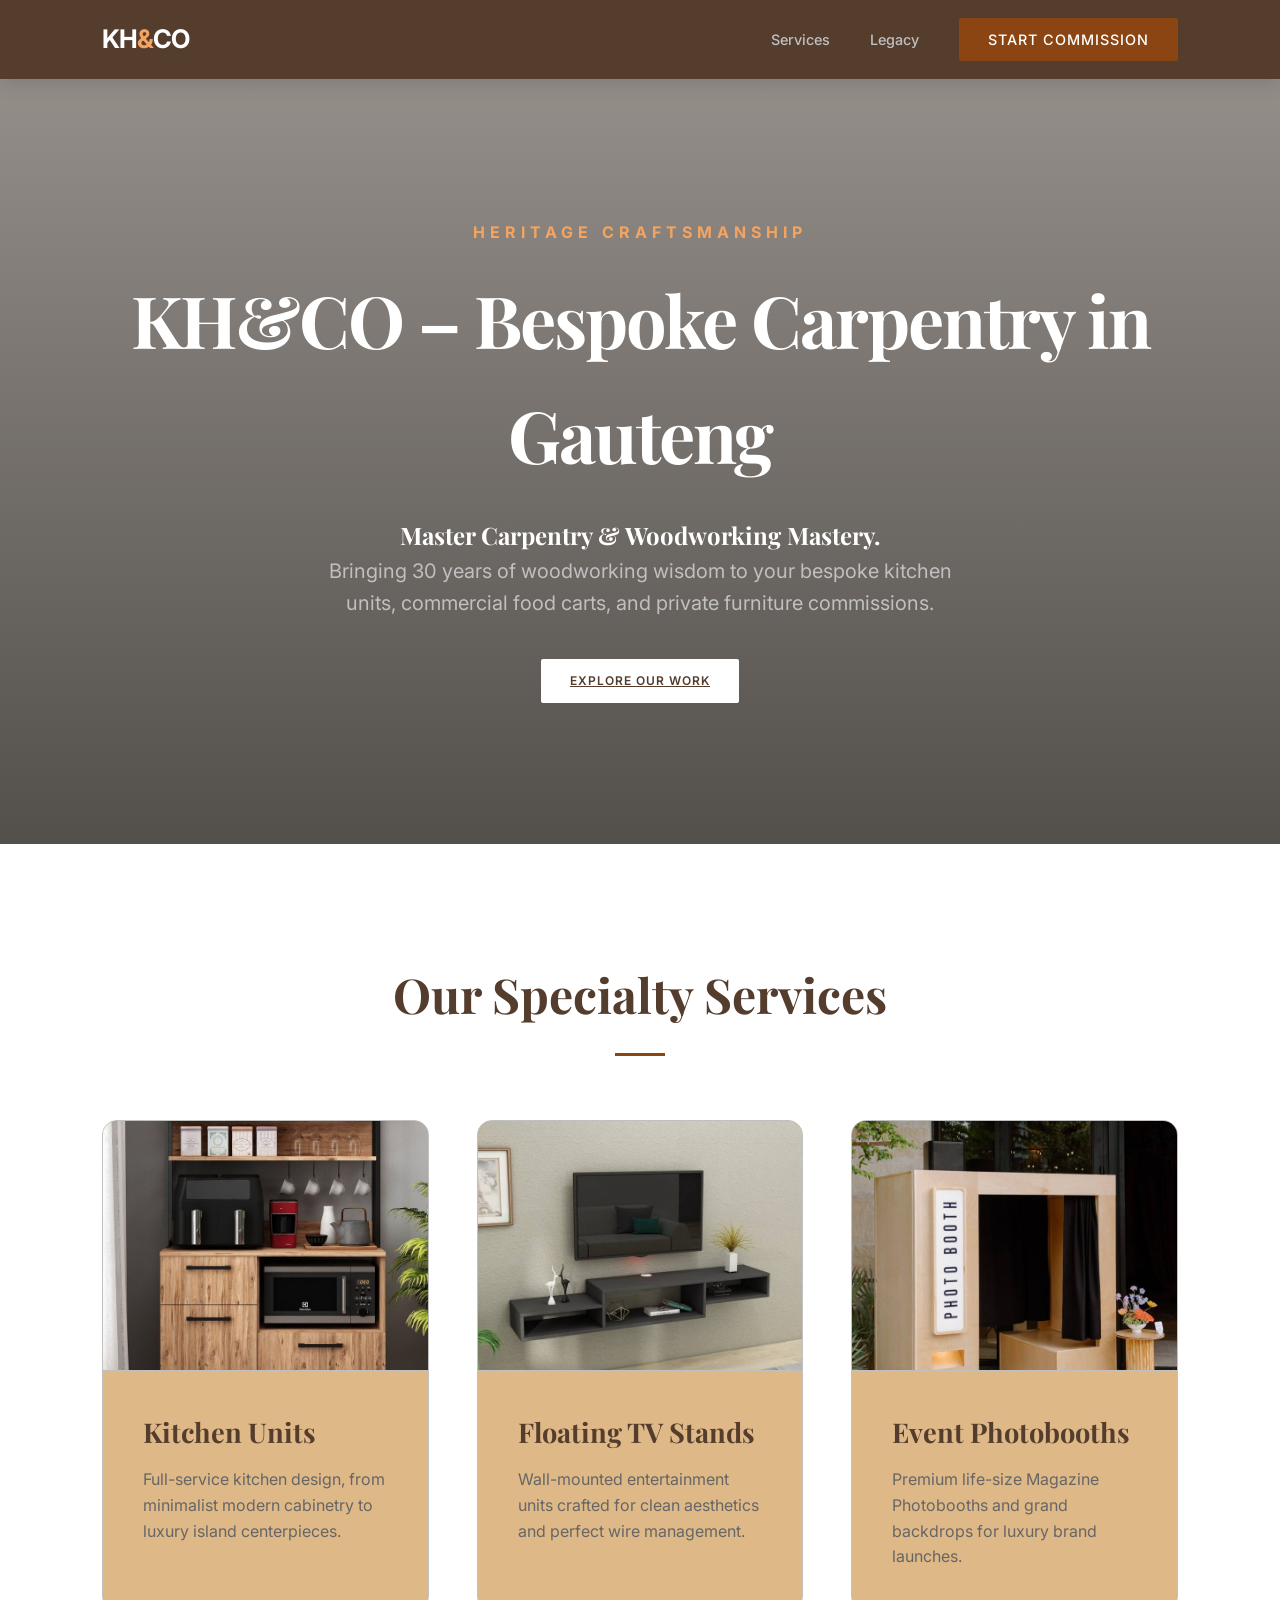
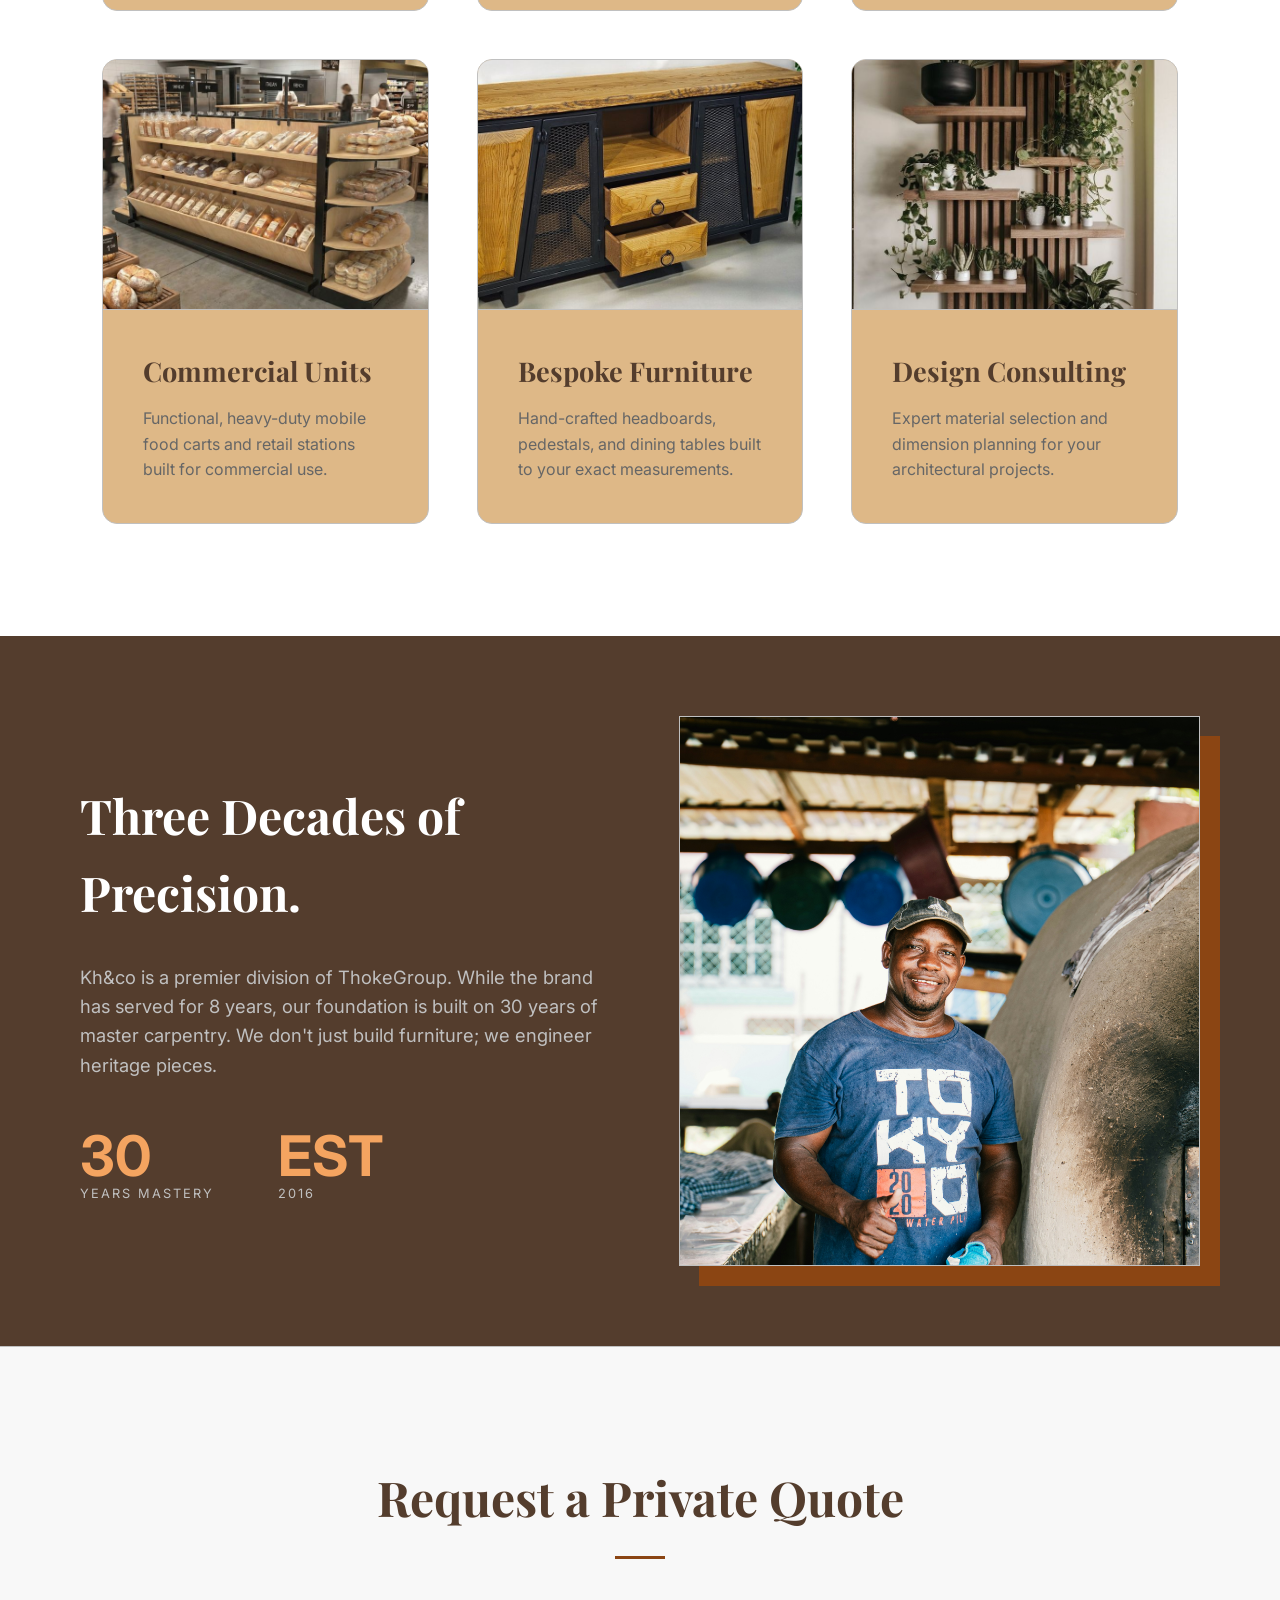
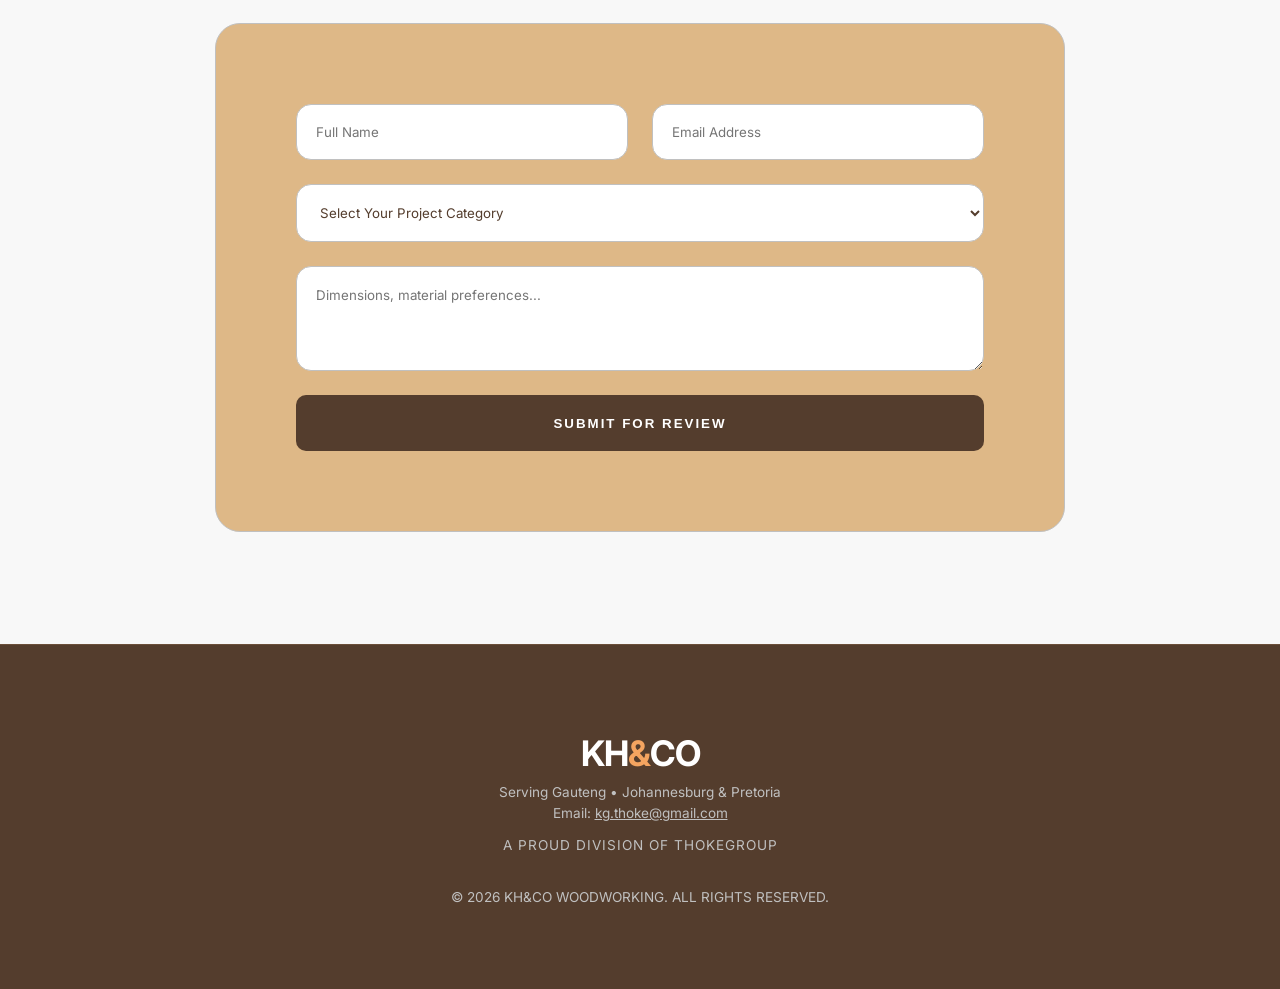
==== index.html @ 28454cf9 "improved SEO" ====
<!doctype html>
<html lang="en">
  <head>
    <meta charset="UTF-8" />
    <meta name="viewport" content="width=device-width, initial-scale=1.0" />
    <meta name="description" content="KH&CO provides 30 years of mastery in bespoke carpentry, custom kitchen units, and commercial food carts. Expert craftsmanship for unique timber commissions.">

  <meta name="keywords" content="KH&CO, KH and Co, carpentry, custom furniture, bespoke kitchens, woodworking, food carts, carpentry South Africa">
  
  <meta property="og:title" content="KH&CO | Master Carpentry">
  <meta property="og:description" content="30 Years of Mastery. Bespoke timber solutions and custom commissions.">
  <meta property="og:image" content="https://kh-co-34gc.vercel.app/assets/ali-mkumbwa-PxlKOcj0a3Q-unsplash.jpg">


    <title>Kh&co | Master Carpentry & Custom Commissions</title>
    <link
      href="https://fonts.googleapis.com/css2?family=Playfair+Display:wght@700&family=Inter:wght@300;400;600&display=swap"
      rel="stylesheet"
    />

    <style>
      /* --- BRAND PALETTE INTEGRATION --- */
      :root {
        --dark-wood: #543d2d; /* Dark Coffee */
        --white: #ffffff; /* Pure White */
        --silver: #c0c0c0; /* Industrial Silver */
        --light-oak: #f4a460; /* Sandy Brown */
        --deep-oak: #8b4513; /* Saddle Brown */
        --transition: all 0.4s cubic-bezier(0.165, 0.84, 0.44, 1);
      }

      /* --- RESET & BASE --- */
      * {
        margin: 0;
        padding: 0;
        box-sizing: border-box;
      }
      body {
        font-family: "Inter", sans-serif;
        background-color: var(--white);
        color: var(--dark-wood);
        line-height: 1.6;
      }
      h1,
      h2,
      h3 {
        font-family: "Playfair Display", serif;
      }

      /* --- NAVIGATION --- */
      nav {
        display: flex;
        justify-content: space-between;
        align-items: center;
        padding: 1.2rem 8%;
        background-color: var(--dark-wood);
        position: sticky;
        top: 0;
        z-index: 1000;
        box-shadow: 0 4px 20px rgba(0, 0, 0, 0.15);
      }
      .logo {
        font-size: 1.6rem;
        font-weight: bold;
        color: var(--white);
        letter-spacing: -1px;
      }
      .logo span {
        color: var(--light-oak);
      }
      .nav-links {
        display: flex;
        gap: 2.5rem;
        align-items: center;
      }
      .nav-links a {
        color: var(--silver);
        font-size: 0.9rem;
        font-weight: 500;
        text-decoration: none;
      }
      .nav-links a:hover {
        color: var(--white);
      }

      .btn-cta {
        background-color: var(--deep-oak);
        color: var(--white) !important;
        padding: 0.8rem 1.8rem;
        border-radius: 2px;
        font-weight: 600;
        font-size: 0.75rem;
        text-transform: uppercase;
        letter-spacing: 1px;
        border: none;
        cursor: pointer;
        transition: var(--transition);
      }
      .btn-cta:hover {
        background-color: var(--light-oak);
        transform: translateY(-2px);
        color: var(--dark-wood) !important;
      }

      /* --- HERO SECTION --- */
      .hero {
        height: 85vh;
        display: flex;
        flex-direction: column;
        justify-content: center;
        align-items: center;
        text-align: center;
        background:
          linear-gradient(rgba(60, 50, 40, 0.55), rgba(40, 35, 30, 0.8)),
          url("assets/ali-mkumbwa-PxlKOcj0a3Q-unsplash.jpg");
        background-size: cover;
        background-position: center;
        color: var(--white);
        padding: 0 5%;
      }
      .hero p.tagline {
        color: var(--light-oak);
        text-transform: uppercase;
        font-weight: 700;
        letter-spacing: 5px;
        margin-bottom: 1rem;
      }
      .hero h1 {
        font-size: 4.5rem;
        margin-bottom: 1.5rem;
        letter-spacing: -2px;
      }
      .hero p.desc {
        max-width: 650px;
        font-size: 1.25rem;
        color: var(--silver);
        margin-bottom: 2.5rem;
      }

      /* --- SERVICES GRID --- */
      .section-padding {
        padding: 7rem 8%;
      }
      .section-title {
        text-align: center;
        font-size: 3rem;
        margin-bottom: 4rem;
        position: relative;
      }
      .section-title::after {
        content: "";
        display: block;
        width: 50px;
        height: 3px;
        background: var(--deep-oak);
        margin: 20px auto;
      }

      .grid {
        display: grid;
        grid-template-columns: repeat(auto-fit, minmax(320px, 1fr));
        gap: 3rem;
      }
      .card {
        background-color: #deb887;
        border: 1px solid var(--silver);
        overflow: hidden;
        transition: var(--transition);
        border-radius: 15px;
      }
      .card:hover {
        transform: translateY(-12px);
        box-shadow: 0 20px 40px rgba(84, 61, 45, 0.1);
        border-color: var(--light-oak);
      }
      .card-image-render {
        width: 100%;
        height: 250px;
        object-fit: cover;
        display: block;
        border-bottom: 1px solid var(--silver);
      }

      .card-img {
        width: 100%;
        height: 250px;
        background-color: var(--silver);
        display: flex;
        align-items: center;
        justify-content: center;
        color: var(--dark-wood);
        font-weight: 600;
      }

      .card-content {
        padding: 2.5rem;
      }
      .card-content h3 {
        color: var(--dark-wood);
        margin-bottom: 0.8rem;
        font-size: 1.7rem;
      }
      .card-content p {
        color: #666;
        font-size: 1rem;
      }

      /* --- ABOUT SECTION (The Heritage Touch) --- */
      .about {
        background-color: var(--dark-wood);
        color: var(--white);
        display: flex;
        flex-wrap: wrap;
        align-items: center;
        gap: 5rem;
        margin: 0;
        padding: 5rem;
      }
      .about h2 {
        color: var(--white);
        font-size: 3rem;
        margin-bottom: 2rem;
      }
      .about-text {
        flex: 1;
        min-width: 320px;
      }
      .about-img {
        flex: 1;
        min-width: 320px;
        height: 550px;
        background: url("assets/allan-lainez-2d0qB6Gz6ko-unsplash.jpg");
        background-size: cover;
        border: 1px solid var(--silver);
        box-shadow: 20px 20px 0px var(--deep-oak);
      }
      .stats {
        display: flex;
        gap: 4rem;
        margin-top: 3rem;
      }
      .stat-item h4 {
        font-size: 3.5rem;
        color: var(--light-oak);
        line-height: 1;
      }
      .stat-item p {
        font-size: 0.8rem;
        text-transform: uppercase;
        color: var(--silver);
        letter-spacing: 2px;
      }

      /* --- CONTACT SECTION --- */
      .contact-section {
        background-color: #f8f8f8;
        border-top: 1px solid var(--silver);
      }
      .contact-container {
        max-width: 850px;
        margin: 0 auto;
        background: #deb887;
        padding: 5rem;
        border: 1px solid var(--silver);
        border-radius: 25px;
      }
      form {
        display: grid;
        grid-template-columns: 1fr 1fr;
        gap: 1.5rem;
      }
      .full-width {
        grid-column: span 2;
      }

      input,
      select,
      textarea {
        padding: 1.2rem;
        background: var(--white);
        border: 1px solid var(--silver);
        color: var(--dark-wood);
        font-family: inherit;
        border-radius: 15px;
      }
      input:focus,
      select:focus,
      textarea:focus {
        outline: none;
        border-color: var(--deep-oak);
      }

      button.submit {
        grid-column: span 2;
        background: var(--dark-wood);
        color: var(--white);
        border: none;
        padding: 1.3rem;
        cursor: pointer;
        font-weight: 700;
        text-transform: uppercase;
        letter-spacing: 2px;
        transition: var(--transition);
        border-radius: 10px;
      }
      button.submit:hover {
        background: var(--deep-oak);
      }

      footer {
        background-color: var(--dark-wood);
        text-align: center;
        padding: 5rem 2rem;
        color: var(--silver);
        font-size: 0.85rem;
        border-top: 1px solid #6b4f3a;
      }

      a{
        color: var(--silver);
      }

      /* --- CLEANED RESPONSIVE DESIGN --- */
      @media (max-width: 768px) {
        /* Navigation */
        .nav-links {
          display: none;
        }

        /* Hero Section */
        .hero h1 {
          font-size: 2.5rem;
        }

        /* About Section */
        .about {
          margin: 0;
          padding: 3rem 1.5rem;
        }
        .about-img {
          height: 350px;
          box-shadow: 10px 10px 0px var(--deep-oak);
        }

        /* Contact Form Container */
        .contact-container {
          padding: 2rem;
          width: 95%;
          margin: 0 auto;
        }

        /* Form Layout */
        form {
          grid-template-columns: 1fr !important;
          gap: 1rem;
        }

        /* Force all inputs to behave on small screens */
        .full-width,
        input,
        select,
        textarea,
        button.submit {
          grid-column: span 1 !important;
          width: 100% !important;
          font-size: 16px;
        }
      }
    </style>
  </head>
  <body>
    <nav>
      <div class="logo">KH<span>&</span>CO</div>
      <ul class="nav-links">
        <li><a href="#services">Services</a></li>
        <li><a href="#about">Legacy</a></li>
        <li><a href="#contact" class="btn-cta">Start Commission</a></li>
      </ul>
    </nav>

    <header class="hero">
      <p class="tagline">Heritage Craftsmanship</p>
      <h1>KH&CO – Bespoke Carpentry in Gauteng<br></h1>
      <h2>Master Carpentry & Woodworking Mastery.</h2>
      <p class="desc">
        Bringing 30 years of woodworking wisdom to your bespoke kitchen units,
        commercial food carts, and private furniture commissions.
      </p>
      <a
        href="#services"
        class="btn-cta"
        style="background: var(--white); color: var(--dark-wood) !important"
        >Explore Our Work</a
      >
    </header>

    <section id="services" class="section-padding">
      <h2 class="section-title">Our Specialty Services</h2>
      <div class="grid" id="services-grid"></div>
    </section>

    <section id="about" class="section-padding about">
      <div class="about-text">
        <h2>Three Decades of Precision.</h2>
        <p style="font-size: 1.15rem; color: var(--silver)">
          Kh&co is a premier division of ThokeGroup. While the brand has served
          for 8 years, our foundation is built on 30 years of master carpentry.
          We don't just build furniture; we engineer heritage pieces.
        </p>
        <div class="stats">
          <div class="stat-item">
            <h4>30</h4>
            <p>Years Mastery</p>
          </div>
          <div class="stat-item">
            <h4>EST</h4>
            <p>2016</p>
          </div>
        </div>
      </div>
      <div class="about-img"></div>
    </section>

    <section id="contact" class="section-padding contact-section">
      <h2 class="section-title">Request a Private Quote</h2>
      <div class="contact-container">
        <form id="commissionForm">
          <input
            type="text"
            name="Full Name"
            placeholder="Full Name"
            required
          />
          <input
            type="email"
            name="Email Address"
            placeholder="Email Address"
            required
          />

          <select name="Project Category" class="full-width" required>
            <option value="" disabled selected>
              Select Your Project Category
            </option>
            <option>Bespoke Kitchen Units</option>
            <option>Floating TV Stands</option>
            <option>Magazine Photobooth</option>
            <option>Mobile Food Carts</option>
            <option>Bedroom Furniture</option>
            <option>Custom Carpentry Inquiries</option>
          </select>

          <textarea
            name="Project Details"
            class="full-width"
            rows="4"
            placeholder="Dimensions, material preferences..."
          ></textarea>

          <button type="submit" class="submit">Submit for Review</button>
        </form>
      </div>
    </section>

    <footer>
      <div style="margin-bottom: 30px">
        <div class="logo" style="font-size: 2.2rem">KH<span>&</span>CO</div>
        <p>
          Serving Gauteng • Johannesburg & Pretoria<br>
          Email: <a href="mailto:kg.thoke@gmail.com">kg.thoke@gmail.com</a>
        </p>
        <p style="margin-top: 10px; letter-spacing: 1px">
          A PROUD DIVISION OF THOKEGROUP
        </p>
      </div>
      <p>&copy; 2026 KH&CO WOODWORKING. ALL RIGHTS RESERVED.</p>
    </footer>

    <script type="application/ld+json">
      {
        "@context": "https://schema.org",
        "@type": "HomeAndConstructionBusiness",
        "name": "KH&CO",
        "alternateName": "KH and Co",
        "url": "https://kh-co-34gc.vercel.app/",
        "logo": "https://kh-co-34gc.vercel.app/assets/logo.png",
        "image": "https://kh-co-34gc.vercel.app/assets/ali-mkumbwa-PxlKOcj0a3Q-unsplash.jpg",
        "description": "Master carpentry and custom timber commissions with 30 years of experience.",
        "address": {
          "@type": "PostalAddress",
          "addressLocality": "Johannesburg, Pretoria",
          "addressRegion": "Gauteng",
          "addressCountry": "ZA"
        },
        "service": [
          "Bespoke Kitchen Units",
          "Commercial Units",
          "Custom Furniture",
          "Floating TV Stands",
          "Event Photobooths",
          "Design Consulting"
        ],
        "priceRange": "$$"
      }
      </script>

    <script>
      // Project Data
      const services = [
        {
          title: "Kitchen Units",
          desc: "Full-service kitchen design, from minimalist modern cabinetry to luxury island centerpieces.",
          Image: "assets/kitchenUnit.jpg",
          alt: "Custom built kitchen units in Gauteng by KH&CO carpentry"
        },
        {
          title: "Floating TV Stands",
          desc: "Wall-mounted entertainment units crafted for clean aesthetics and perfect wire management.",
          Image: "assets/floatingTVStands.jpg",
          alt: "Custom built floating TV stands in Gauteng by KH&CO carpentry"
        },
        {
          title: "Event Photobooths",
          desc: "Premium life-size Magazine Photobooths and grand backdrops for luxury brand launches.",
          Image: "assets/photobooths.jpg",
          alt: "Custom built event photobooths in Gauteng by KH&CO carpentry"
        },
        {
          title: "Commercial Units",
          desc: "Functional, heavy-duty mobile food carts and retail stations built for commercial use.",
          Image: "assets/CommercialUnits.jpg",
          alt: "Custom built commercial units in Gauteng by KH&CO carpentry"
        },
        {
          title: "Bespoke Furniture",
          desc: "Hand-crafted headboards, pedestals, and dining tables built to your exact measurements.",
          Image: "assets/bespokeFurniture.jpg",
          alt: "Custom built bespoke furniture in Gauteng by KH&CO carpentry"
        },
        {
          title: "Design Consulting",
          desc: "Expert material selection and dimension planning for your architectural projects.",
          Image: "assets/consulting.jpg",
          alt: "Custom built design consulting for furniture in Gauteng by KH&CO carpentry"
        },
      ];

      // Rendering Cards
      const grid = document.getElementById("services-grid");
      services.forEach((s) => {
        const card = document.createElement("div");
        card.className = "card";

        const visual = s.Image
          ? `<img src="${s.Image}" class="card-image-render" alt="${s.alt}">`
          : `<div class="card-img">[Photo: ${s.title}]</div>`;

        card.innerHTML = `
                ${visual}
                <div class="card-content">
                    <h3>${s.title}</h3>
                    <p>${s.desc}</p>
                </div>
            `;
        grid.appendChild(card);
      });

      document
        .getElementById("commissionForm")
        .addEventListener("submit", function (e) {
          e.preventDefault();

          const name = this.querySelector('[name="Full Name"]').value;
          const email = this.querySelector('[name="Email Address"]').value;
          const category = this.querySelector(
            '[name="Project Category"]',
          ).value;
          const details = this.querySelector('[name="Project Details"]').value;

          const bodyText = `Client Name: ${name}
            Client Email: ${email}
            Category: ${category}

            Project Details:
            ${details}`;

          const mailtoLink = `mailto:kg.thoke@gmail.com?subject=Inquiry&body=${encodeURIComponent(bodyText)}`;

          window.location.href = mailtoLink;

          alert(
            "Opening your email app... Please click 'SEND' to finalize your inquiry.",
          );
          this.reset();
        });
    </script>
  </body>
</html>
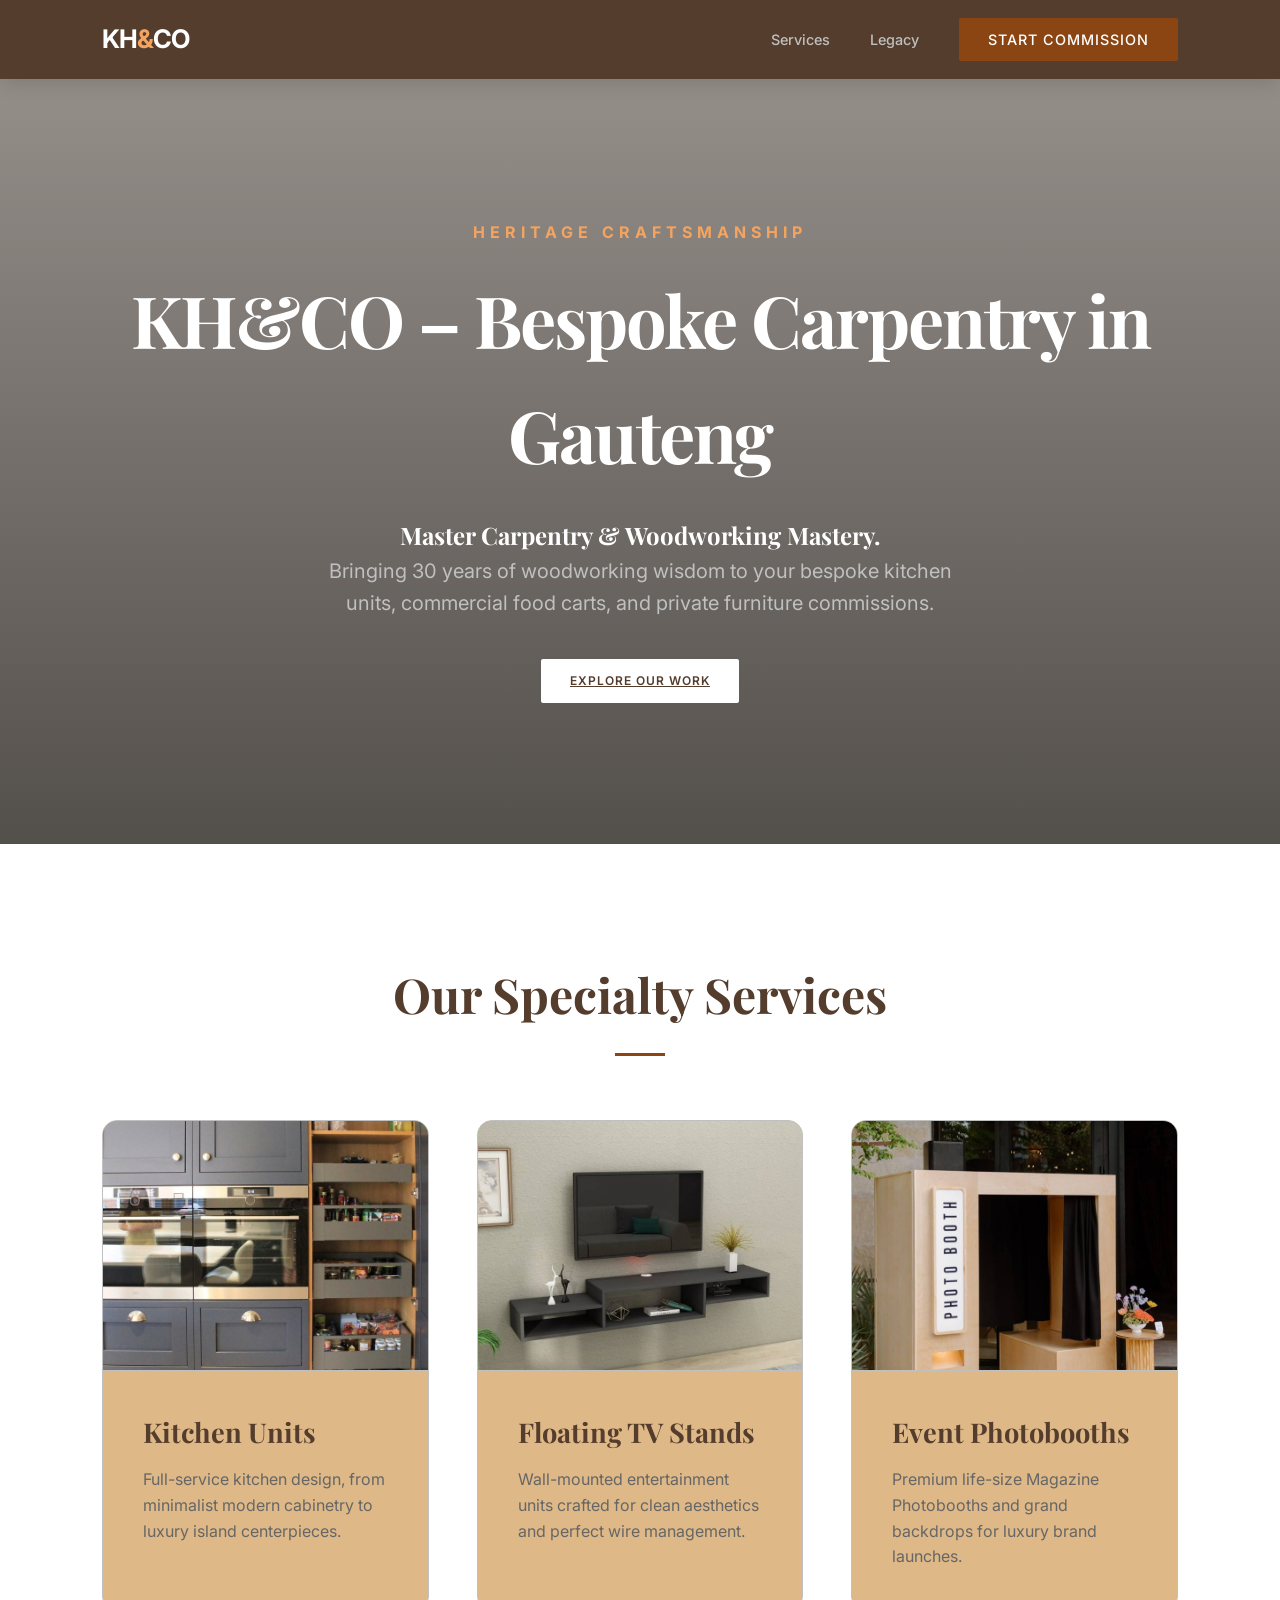
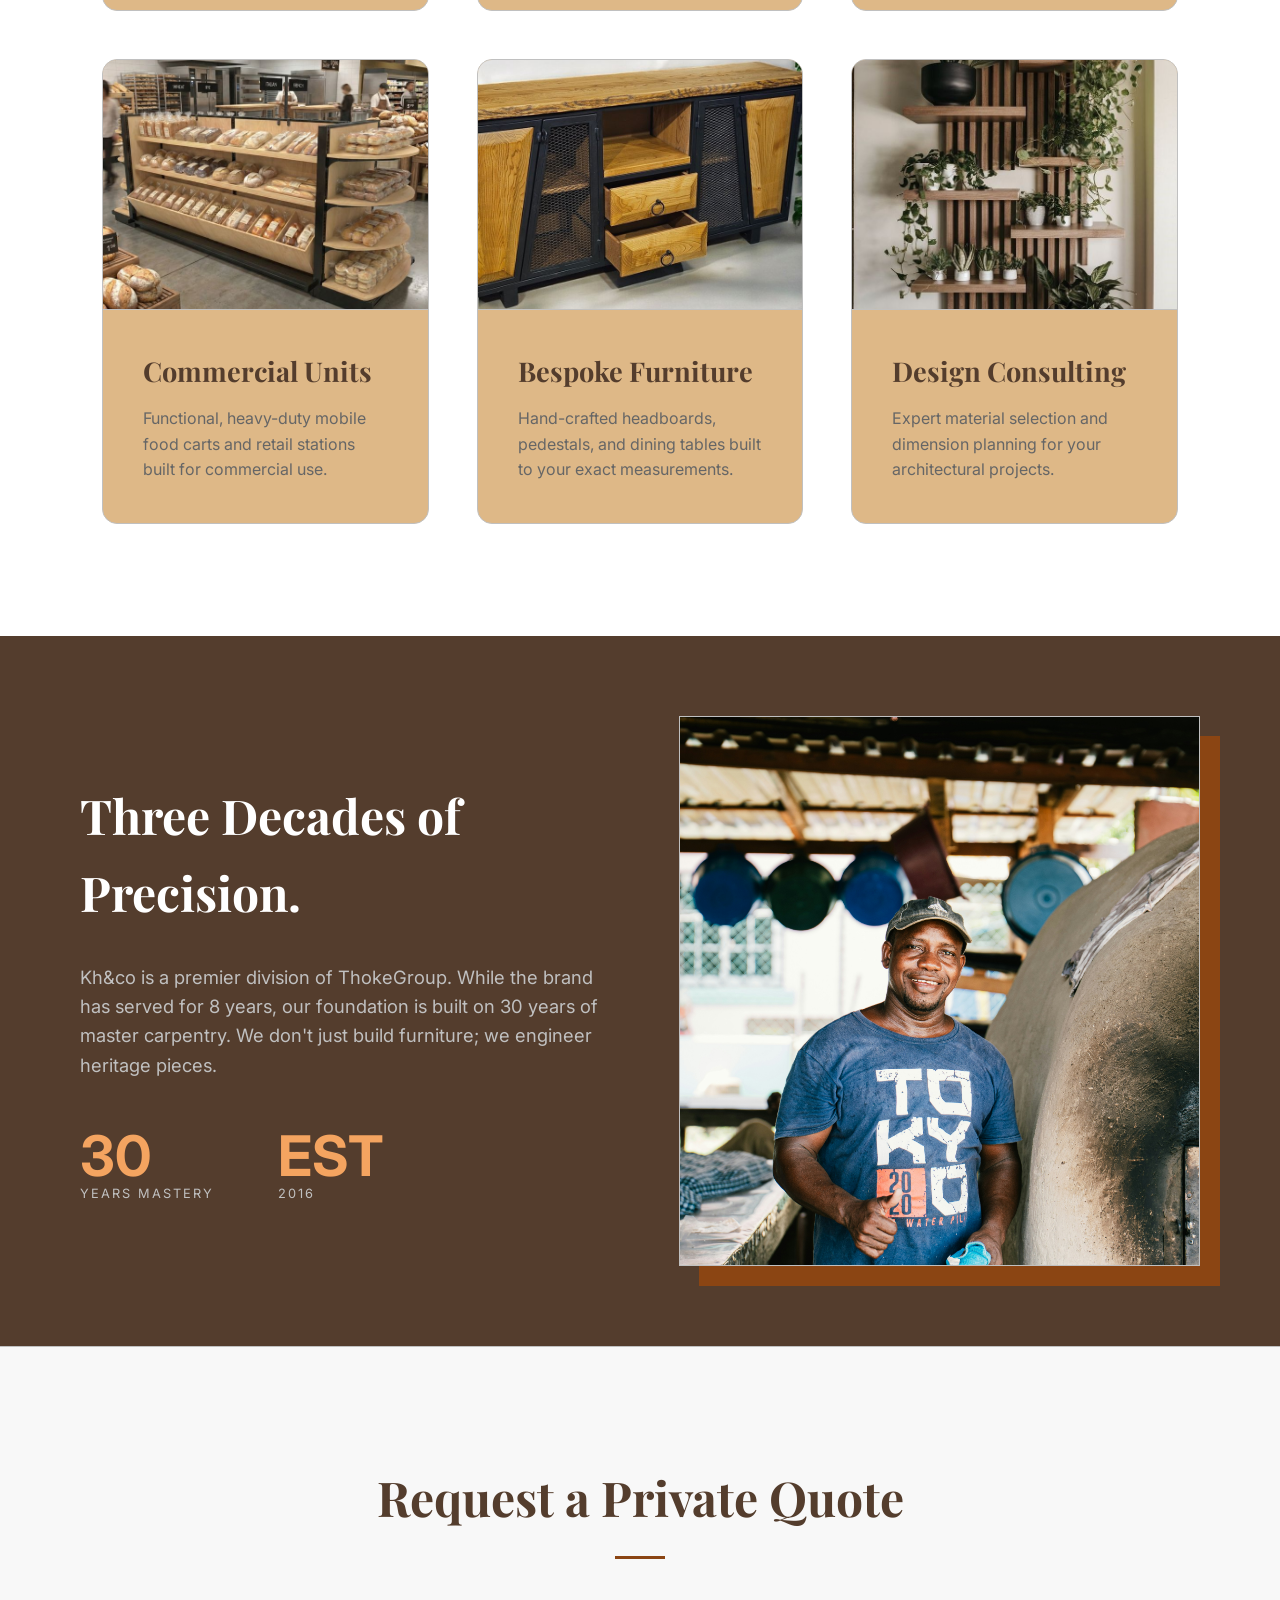
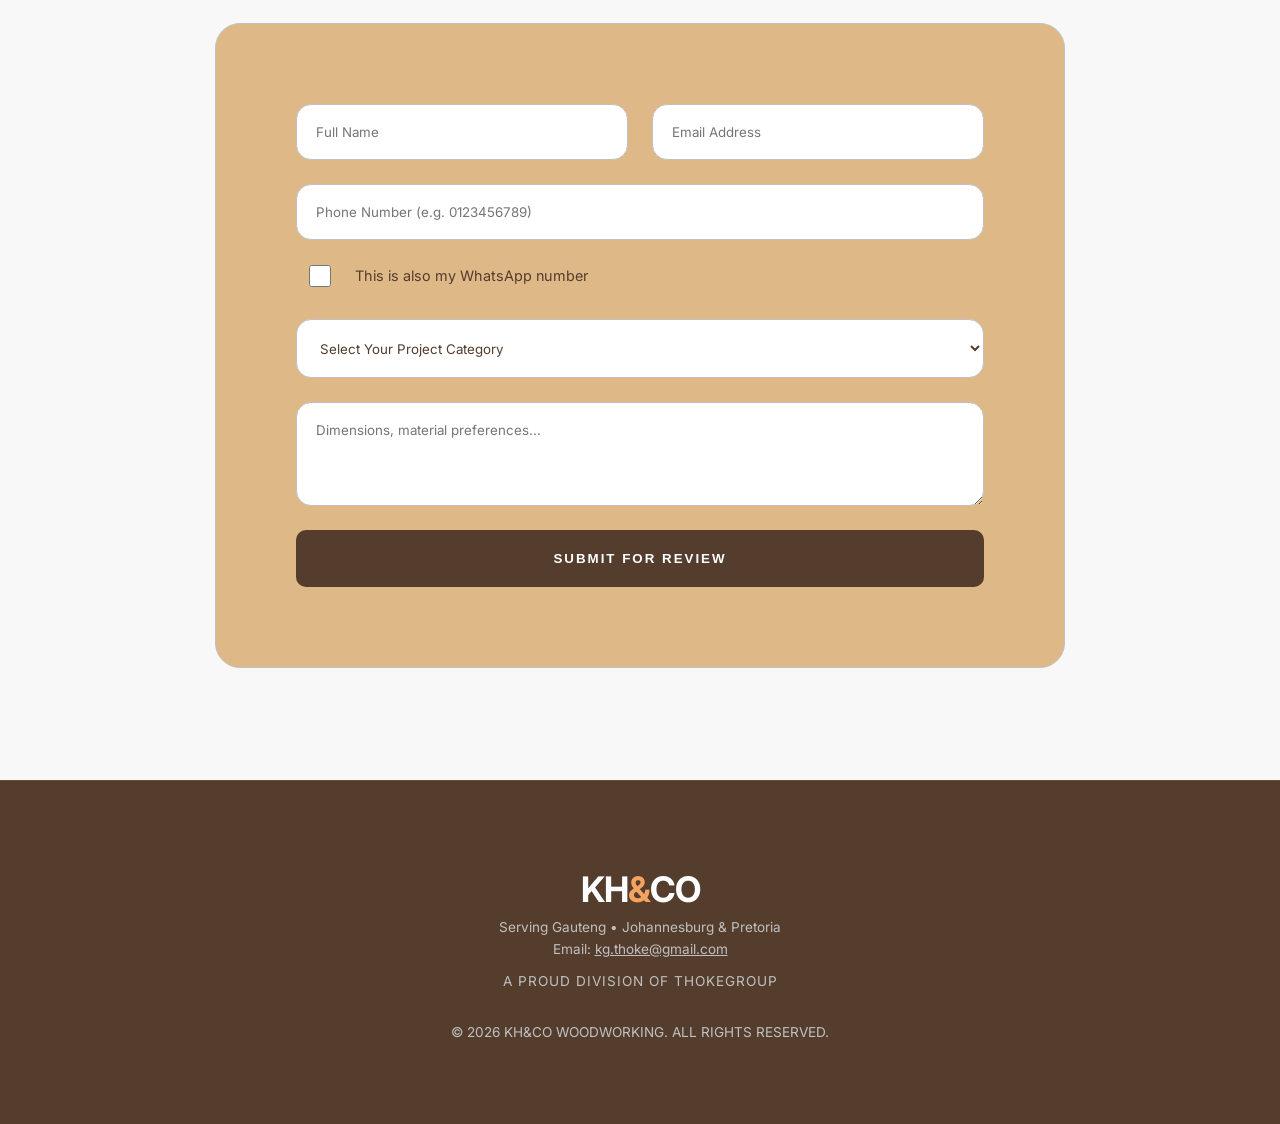
==== commit 8c4ced69: "added phone number funcitonality and changed kitchen unit picture" ====
--- a/index.html
+++ b/index.html
@@ -29,6 +29,9 @@
         --transition: all 0.4s cubic-bezier(0.165, 0.84, 0.44, 1);
       }
 
+      html {
+  scroll-behavior: smooth;
+}
       /* --- RESET & BASE --- */
       * {
         margin: 0;
@@ -320,6 +323,56 @@
         color: var(--silver);
       }
 
+      /* Container for the checkbox to give it some padding and alignment */
+.whatsapp-container {
+  display: flex;
+  align-items: center;
+  padding: 0.5rem 0.8rem;
+  margin-top: -0.5rem; /* Pulls it slightly closer to the phone field above it */
+}
+
+.checkbox-container {
+  display: flex;
+  align-items: center;
+  cursor: pointer;
+  gap: 12px;
+  font-size: 0.9rem;
+  color: var(--dark-wood);
+}
+
+/* Custom Checkbox Size */
+.checkbox-container input[type="checkbox"] {
+  width: 22px !important;
+  height: 22px !important;
+  accent-color: var(--deep-oak); /* Colors the checkbox to match your brand */
+  cursor: pointer;
+  margin: 0;
+}
+
+.checkbox-label {
+  font-weight: 400;
+  color: var(--dark-wood);
+}
+
+.phone-row {
+  display: flex;
+  align-items: center;
+  gap: 15px;
+  background: var(--white);
+  padding: 5px;
+  border-radius: 15px;
+  border: 1px solid var(--silver);
+}
+
+.phone-row input {
+  border: none !important; /* Removes double border */
+  flex: 1;
+}
+
+.whatsapp-wrapper {
+  white-space: nowrap; /* Keeps the text on one line */
+  padding-right: 15px;
+}
       /* --- CLEANED RESPONSIVE DESIGN --- */
       @media (max-width: 768px) {
         /* Navigation */
@@ -365,6 +418,11 @@
           width: 100% !important;
           font-size: 16px;
         }
+
+        .whatsapp-container {
+    margin-top: 0;
+    padding: 0.5rem 0;
+  }
       }
     </style>
   </head>
@@ -424,41 +482,37 @@
     <section id="contact" class="section-padding contact-section">
       <h2 class="section-title">Request a Private Quote</h2>
       <div class="contact-container">
-        <form id="commissionForm">
-          <input
-            type="text"
-            name="Full Name"
-            placeholder="Full Name"
-            required
-          />
-          <input
-            type="email"
-            name="Email Address"
-            placeholder="Email Address"
-            required
-          />
-
-          <select name="Project Category" class="full-width" required>
-            <option value="" disabled selected>
-              Select Your Project Category
-            </option>
-            <option>Bespoke Kitchen Units</option>
-            <option>Floating TV Stands</option>
-            <option>Magazine Photobooth</option>
-            <option>Mobile Food Carts</option>
-            <option>Bedroom Furniture</option>
-            <option>Custom Carpentry Inquiries</option>
-          </select>
-
-          <textarea
-            name="Project Details"
-            class="full-width"
-            rows="4"
-            placeholder="Dimensions, material preferences..."
-          ></textarea>
-
-          <button type="submit" class="submit">Submit for Review</button>
-        </form>
+          <form id="commissionForm">
+            <input type="text" name="Full Name" placeholder="Full Name" required />
+            <input type="email" name="Email Address" placeholder="Email Address" required />
+            <!-- <input type="number" name="Phone Number (012 345 6789)" placeholder="Phone Number" required /> -->
+        
+            <div class="full-width">
+              <input type="number" name="Phone Number" placeholder="Phone Number (e.g. 0123456789)" style="width: 100%;" required />
+            </div>
+            
+            <div class="whatsapp-container full-width">
+              <label class="checkbox-container">
+                <input type="checkbox" name="WhatsApp">
+                <span class="checkmark"></span>
+                <span class="checkbox-label">This is also my WhatsApp number</span>
+              </label>
+            </div>
+        
+            <select name="Project Category" class="full-width" required>
+              <option value="" disabled selected>Select Your Project Category</option>
+              <option>Bespoke Kitchen Units</option>
+              <option>Floating TV Stands</option>
+              <option>Magazine Photobooth</option>
+              <option>Mobile Food Carts</option>
+              <option>Bedroom Furniture</option>
+              <option>Custom Carpentry Inquiries</option>
+            </select>
+        
+            <textarea name="Project Details" class="full-width" rows="4" placeholder="Dimensions, material preferences..."></textarea>
+        
+            <button type="submit" class="submit">Submit for Review</button>
+          </form>
       </div>
     </section>
 
@@ -500,7 +554,7 @@
           "Event Photobooths",
           "Design Consulting"
         ],
-        "priceRange": "$$"
+        "priceRange": "RR"
       }
       </script>
 
@@ -565,34 +619,46 @@
         grid.appendChild(card);
       });
 
-      document
-        .getElementById("commissionForm")
-        .addEventListener("submit", function (e) {
-          e.preventDefault();
-
-          const name = this.querySelector('[name="Full Name"]').value;
-          const email = this.querySelector('[name="Email Address"]').value;
-          const category = this.querySelector(
-            '[name="Project Category"]',
-          ).value;
-          const details = this.querySelector('[name="Project Details"]').value;
-
-          const bodyText = `Client Name: ${name}
-            Client Email: ${email}
-            Category: ${category}
-
-            Project Details:
-            ${details}`;
-
-          const mailtoLink = `mailto:kg.thoke@gmail.com?subject=Inquiry&body=${encodeURIComponent(bodyText)}`;
-
-          window.location.href = mailtoLink;
-
-          alert(
-            "Opening your email app... Please click 'SEND' to finalize your inquiry.",
-          );
-          this.reset();
-        });
+      document.getElementById("commissionForm").addEventListener("submit", function (e) {
+  e.preventDefault();
+
+  // Capture Values
+  const name = this.querySelector('[name="Full Name"]').value;
+  const email = this.querySelector('[name="Email Address"]').value;
+  const phone = this.querySelector('[name="Phone Number"]').value;
+  const category = this.querySelector('[name="Project Category"]').value;
+  const details = this.querySelector('[name="Project Details"]').value;
+  
+  // WhatsApp Logic
+  const isWhatsApp = this.querySelector('[name="WhatsApp"]').checked;
+  let finalWhatsApp;
+
+  if (isWhatsApp) {
+    finalWhatsApp = phone;
+  } else {
+    // If not checked, ask for the specific WhatsApp number
+    const promptValue = prompt("Please enter your WhatsApp contact number (or 'None'):");
+    finalWhatsApp = (promptValue && promptValue.trim() !== "") ? promptValue : "Not Provided";
+  }
+
+  // Email Body
+  const bodyText = `New Inquiry for KH&CO
+---------------------------
+Client: ${name}
+Email: ${email}
+Phone: ${phone}
+WhatsApp: ${finalWhatsApp}
+Category: ${category}
+
+Project Details:
+${details}`;
+
+  const mailtoLink = `mailto:morning.gloriii@gmail.com?subject=Project Inquiry: ${category}&body=${encodeURIComponent(bodyText)}`;
+
+  window.location.href = mailtoLink;
+  alert("Redirecting to your email app...");
+  this.reset();
+});
     </script>
   </body>
 </html>
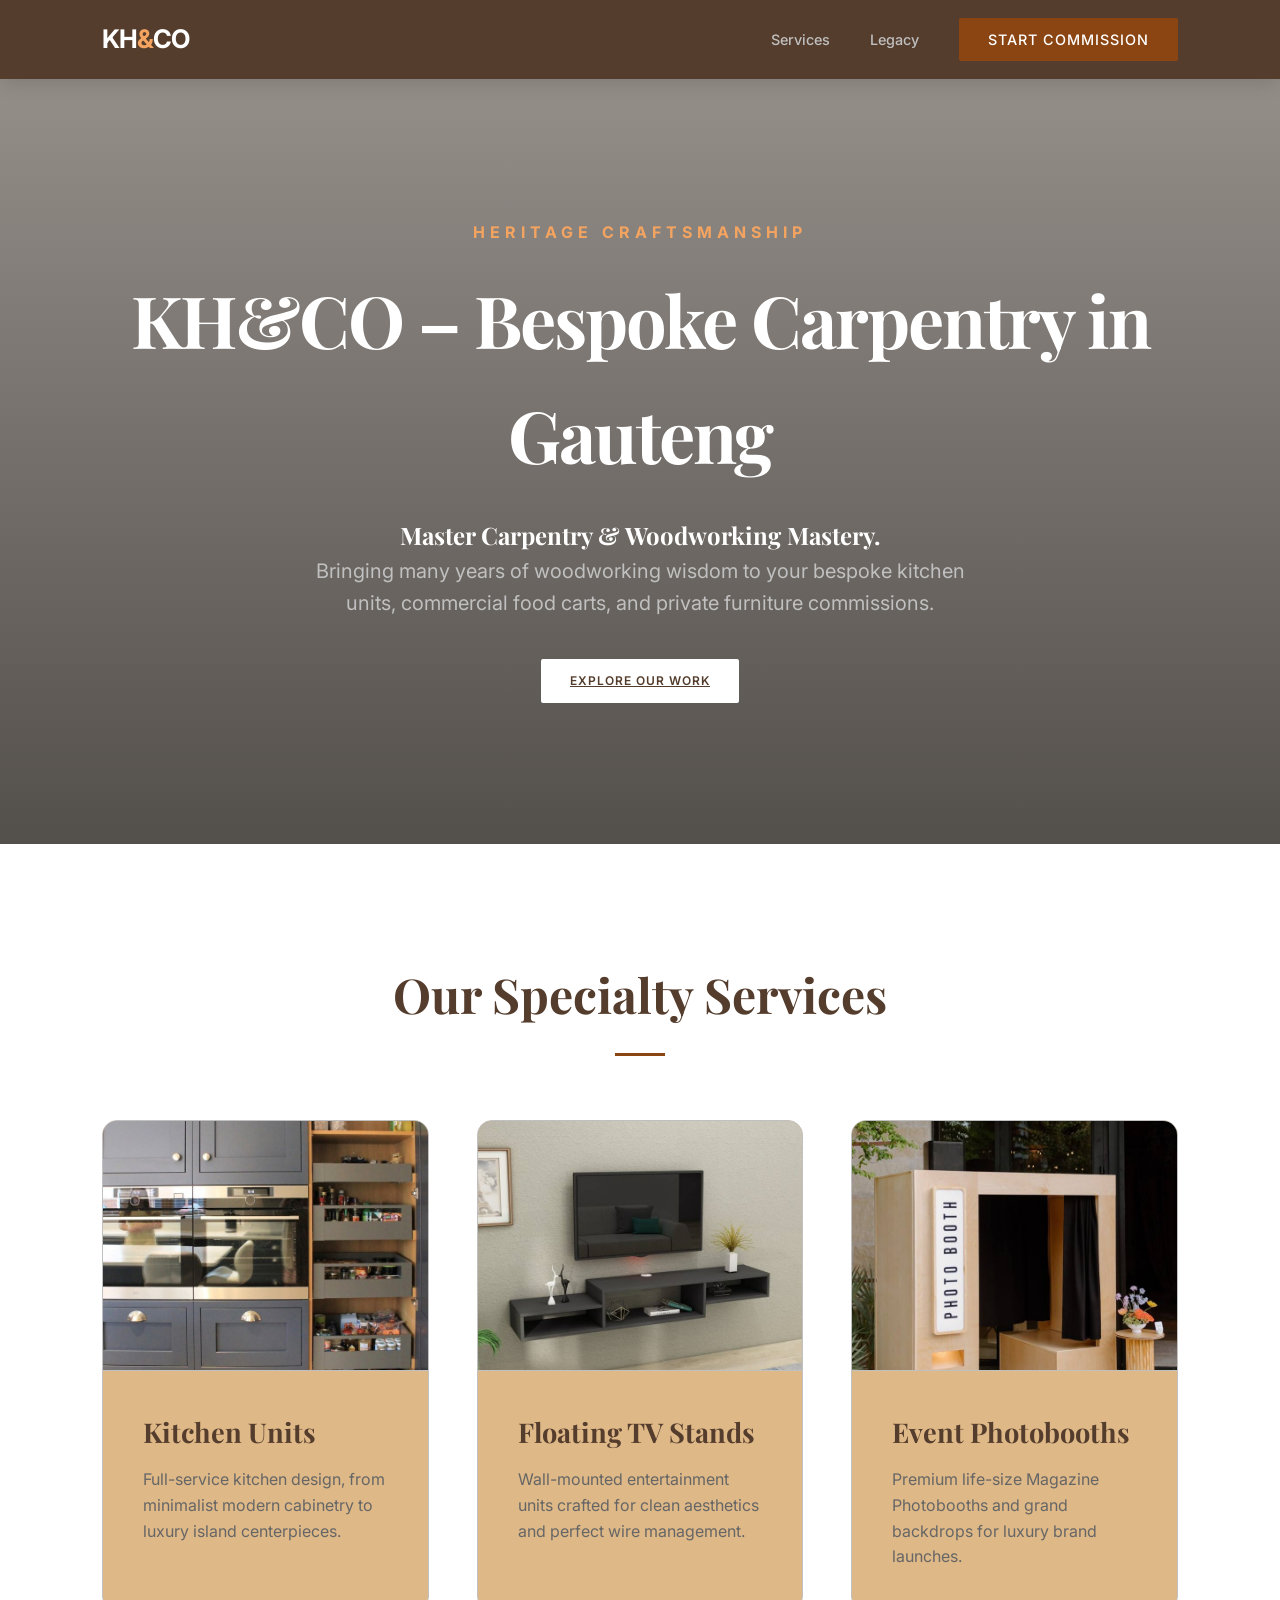
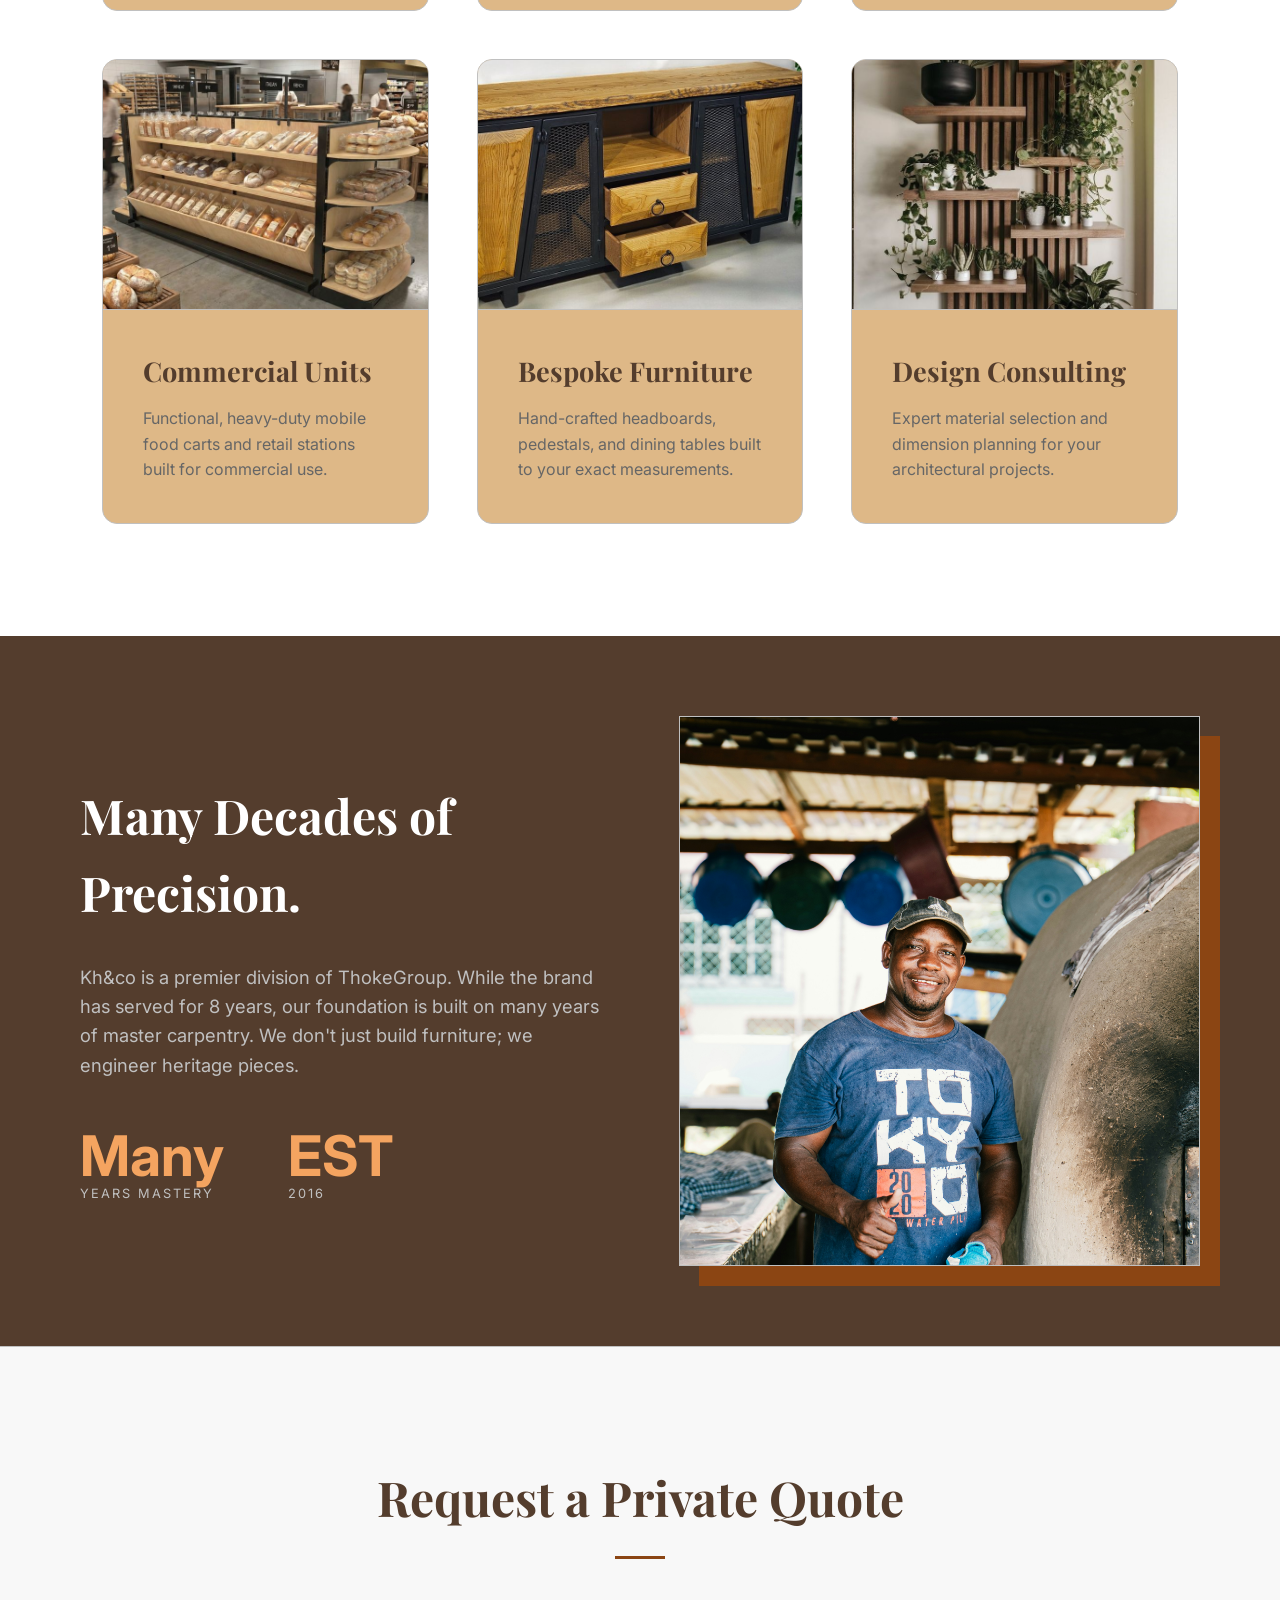
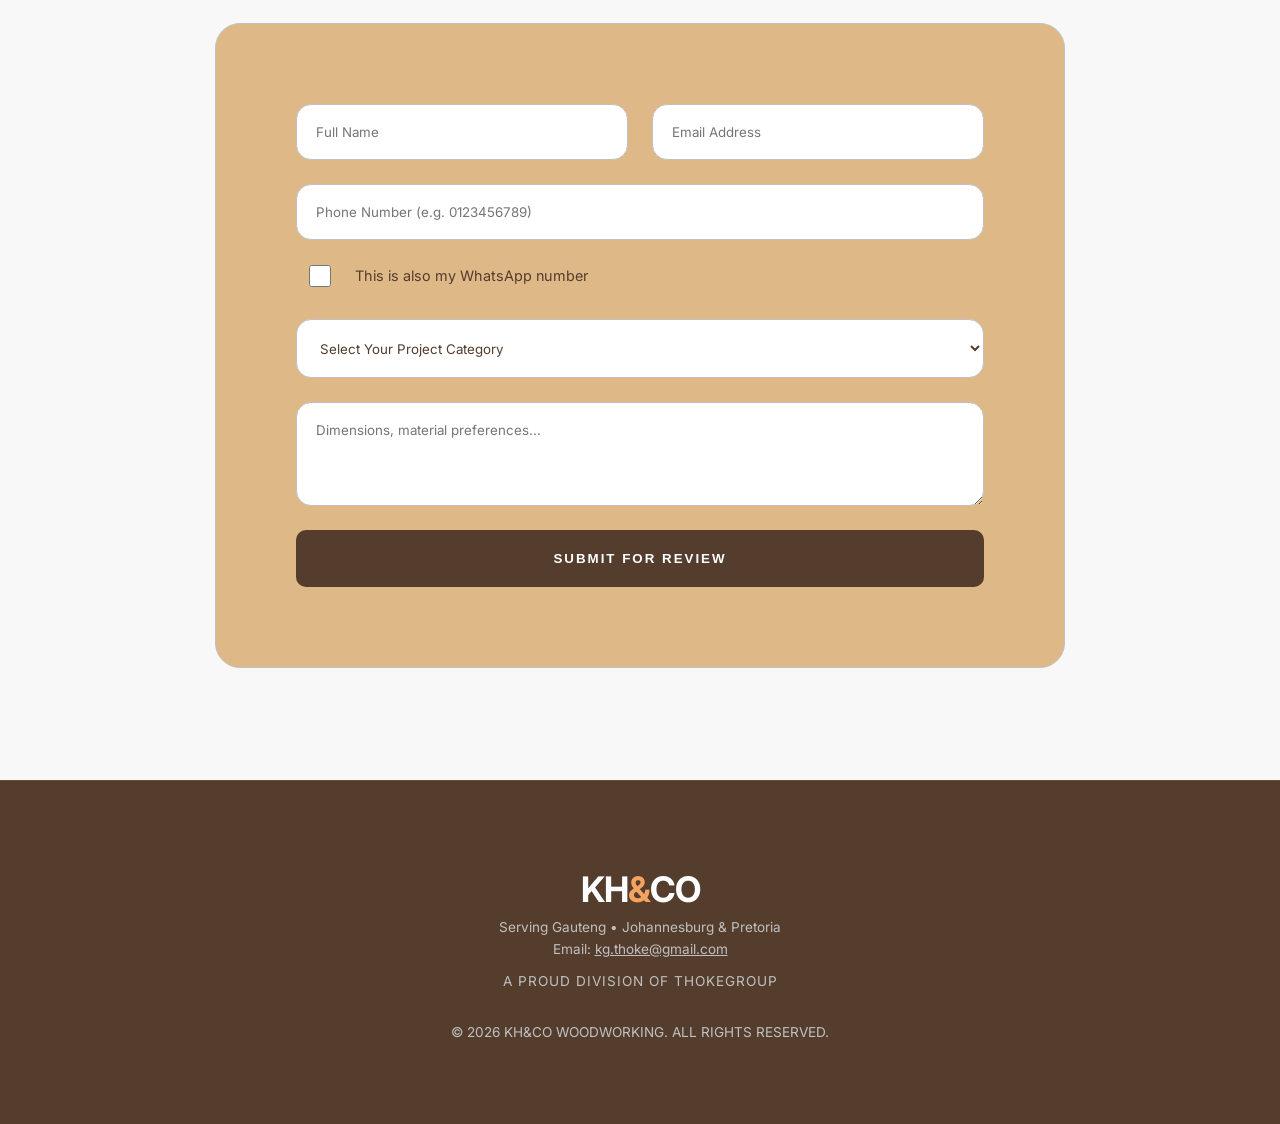
==== commit 2a810c71: "moved styles to seperate file and  changed the "30 Years" to "many years"" ====
--- a/index.html
+++ b/index.html
@@ -3,12 +3,12 @@
   <head>
     <meta charset="UTF-8" />
     <meta name="viewport" content="width=device-width, initial-scale=1.0" />
-    <meta name="description" content="KH&CO provides 30 years of mastery in bespoke carpentry, custom kitchen units, and commercial food carts. Expert craftsmanship for unique timber commissions.">
+    <meta name="description" content="KH&CO provides many years of mastery in bespoke carpentry, custom kitchen units, and commercial food carts. Expert craftsmanship for unique timber commissions.">
 
   <meta name="keywords" content="KH&CO, KH and Co, carpentry, custom furniture, bespoke kitchens, woodworking, food carts, carpentry South Africa">
   
   <meta property="og:title" content="KH&CO | Master Carpentry">
-  <meta property="og:description" content="30 Years of Mastery. Bespoke timber solutions and custom commissions.">
+  <meta property="og:description" content="Many Years of Mastery. Bespoke timber solutions and custom commissions.">
   <meta property="og:image" content="https://kh-co-34gc.vercel.app/assets/ali-mkumbwa-PxlKOcj0a3Q-unsplash.jpg">
 
 
@@ -17,414 +17,7 @@
       href="https://fonts.googleapis.com/css2?family=Playfair+Display:wght@700&family=Inter:wght@300;400;600&display=swap"
       rel="stylesheet"
     />
-
-    <style>
-      /* --- BRAND PALETTE INTEGRATION --- */
-      :root {
-        --dark-wood: #543d2d; /* Dark Coffee */
-        --white: #ffffff; /* Pure White */
-        --silver: #c0c0c0; /* Industrial Silver */
-        --light-oak: #f4a460; /* Sandy Brown */
-        --deep-oak: #8b4513; /* Saddle Brown */
-        --transition: all 0.4s cubic-bezier(0.165, 0.84, 0.44, 1);
-      }
-
-      html {
-  scroll-behavior: smooth;
-}
-      /* --- RESET & BASE --- */
-      * {
-        margin: 0;
-        padding: 0;
-        box-sizing: border-box;
-      }
-      body {
-        font-family: "Inter", sans-serif;
-        background-color: var(--white);
-        color: var(--dark-wood);
-        line-height: 1.6;
-      }
-      h1,
-      h2,
-      h3 {
-        font-family: "Playfair Display", serif;
-      }
-
-      /* --- NAVIGATION --- */
-      nav {
-        display: flex;
-        justify-content: space-between;
-        align-items: center;
-        padding: 1.2rem 8%;
-        background-color: var(--dark-wood);
-        position: sticky;
-        top: 0;
-        z-index: 1000;
-        box-shadow: 0 4px 20px rgba(0, 0, 0, 0.15);
-      }
-      .logo {
-        font-size: 1.6rem;
-        font-weight: bold;
-        color: var(--white);
-        letter-spacing: -1px;
-      }
-      .logo span {
-        color: var(--light-oak);
-      }
-      .nav-links {
-        display: flex;
-        gap: 2.5rem;
-        align-items: center;
-      }
-      .nav-links a {
-        color: var(--silver);
-        font-size: 0.9rem;
-        font-weight: 500;
-        text-decoration: none;
-      }
-      .nav-links a:hover {
-        color: var(--white);
-      }
-
-      .btn-cta {
-        background-color: var(--deep-oak);
-        color: var(--white) !important;
-        padding: 0.8rem 1.8rem;
-        border-radius: 2px;
-        font-weight: 600;
-        font-size: 0.75rem;
-        text-transform: uppercase;
-        letter-spacing: 1px;
-        border: none;
-        cursor: pointer;
-        transition: var(--transition);
-      }
-      .btn-cta:hover {
-        background-color: var(--light-oak);
-        transform: translateY(-2px);
-        color: var(--dark-wood) !important;
-      }
-
-      /* --- HERO SECTION --- */
-      .hero {
-        height: 85vh;
-        display: flex;
-        flex-direction: column;
-        justify-content: center;
-        align-items: center;
-        text-align: center;
-        background:
-          linear-gradient(rgba(60, 50, 40, 0.55), rgba(40, 35, 30, 0.8)),
-          url("assets/ali-mkumbwa-PxlKOcj0a3Q-unsplash.jpg");
-        background-size: cover;
-        background-position: center;
-        color: var(--white);
-        padding: 0 5%;
-      }
-      .hero p.tagline {
-        color: var(--light-oak);
-        text-transform: uppercase;
-        font-weight: 700;
-        letter-spacing: 5px;
-        margin-bottom: 1rem;
-      }
-      .hero h1 {
-        font-size: 4.5rem;
-        margin-bottom: 1.5rem;
-        letter-spacing: -2px;
-      }
-      .hero p.desc {
-        max-width: 650px;
-        font-size: 1.25rem;
-        color: var(--silver);
-        margin-bottom: 2.5rem;
-      }
-
-      /* --- SERVICES GRID --- */
-      .section-padding {
-        padding: 7rem 8%;
-      }
-      .section-title {
-        text-align: center;
-        font-size: 3rem;
-        margin-bottom: 4rem;
-        position: relative;
-      }
-      .section-title::after {
-        content: "";
-        display: block;
-        width: 50px;
-        height: 3px;
-        background: var(--deep-oak);
-        margin: 20px auto;
-      }
-
-      .grid {
-        display: grid;
-        grid-template-columns: repeat(auto-fit, minmax(320px, 1fr));
-        gap: 3rem;
-      }
-      .card {
-        background-color: #deb887;
-        border: 1px solid var(--silver);
-        overflow: hidden;
-        transition: var(--transition);
-        border-radius: 15px;
-      }
-      .card:hover {
-        transform: translateY(-12px);
-        box-shadow: 0 20px 40px rgba(84, 61, 45, 0.1);
-        border-color: var(--light-oak);
-      }
-      .card-image-render {
-        width: 100%;
-        height: 250px;
-        object-fit: cover;
-        display: block;
-        border-bottom: 1px solid var(--silver);
-      }
-
-      .card-img {
-        width: 100%;
-        height: 250px;
-        background-color: var(--silver);
-        display: flex;
-        align-items: center;
-        justify-content: center;
-        color: var(--dark-wood);
-        font-weight: 600;
-      }
-
-      .card-content {
-        padding: 2.5rem;
-      }
-      .card-content h3 {
-        color: var(--dark-wood);
-        margin-bottom: 0.8rem;
-        font-size: 1.7rem;
-      }
-      .card-content p {
-        color: #666;
-        font-size: 1rem;
-      }
-
-      /* --- ABOUT SECTION (The Heritage Touch) --- */
-      .about {
-        background-color: var(--dark-wood);
-        color: var(--white);
-        display: flex;
-        flex-wrap: wrap;
-        align-items: center;
-        gap: 5rem;
-        margin: 0;
-        padding: 5rem;
-      }
-      .about h2 {
-        color: var(--white);
-        font-size: 3rem;
-        margin-bottom: 2rem;
-      }
-      .about-text {
-        flex: 1;
-        min-width: 320px;
-      }
-      .about-img {
-        flex: 1;
-        min-width: 320px;
-        height: 550px;
-        background: url("assets/allan-lainez-2d0qB6Gz6ko-unsplash.jpg");
-        background-size: cover;
-        border: 1px solid var(--silver);
-        box-shadow: 20px 20px 0px var(--deep-oak);
-      }
-      .stats {
-        display: flex;
-        gap: 4rem;
-        margin-top: 3rem;
-      }
-      .stat-item h4 {
-        font-size: 3.5rem;
-        color: var(--light-oak);
-        line-height: 1;
-      }
-      .stat-item p {
-        font-size: 0.8rem;
-        text-transform: uppercase;
-        color: var(--silver);
-        letter-spacing: 2px;
-      }
-
-      /* --- CONTACT SECTION --- */
-      .contact-section {
-        background-color: #f8f8f8;
-        border-top: 1px solid var(--silver);
-      }
-      .contact-container {
-        max-width: 850px;
-        margin: 0 auto;
-        background: #deb887;
-        padding: 5rem;
-        border: 1px solid var(--silver);
-        border-radius: 25px;
-      }
-      form {
-        display: grid;
-        grid-template-columns: 1fr 1fr;
-        gap: 1.5rem;
-      }
-      .full-width {
-        grid-column: span 2;
-      }
-
-      input,
-      select,
-      textarea {
-        padding: 1.2rem;
-        background: var(--white);
-        border: 1px solid var(--silver);
-        color: var(--dark-wood);
-        font-family: inherit;
-        border-radius: 15px;
-      }
-      input:focus,
-      select:focus,
-      textarea:focus {
-        outline: none;
-        border-color: var(--deep-oak);
-      }
-
-      button.submit {
-        grid-column: span 2;
-        background: var(--dark-wood);
-        color: var(--white);
-        border: none;
-        padding: 1.3rem;
-        cursor: pointer;
-        font-weight: 700;
-        text-transform: uppercase;
-        letter-spacing: 2px;
-        transition: var(--transition);
-        border-radius: 10px;
-      }
-      button.submit:hover {
-        background: var(--deep-oak);
-      }
-
-      footer {
-        background-color: var(--dark-wood);
-        text-align: center;
-        padding: 5rem 2rem;
-        color: var(--silver);
-        font-size: 0.85rem;
-        border-top: 1px solid #6b4f3a;
-      }
-
-      a{
-        color: var(--silver);
-      }
-
-      /* Container for the checkbox to give it some padding and alignment */
-.whatsapp-container {
-  display: flex;
-  align-items: center;
-  padding: 0.5rem 0.8rem;
-  margin-top: -0.5rem; /* Pulls it slightly closer to the phone field above it */
-}
-
-.checkbox-container {
-  display: flex;
-  align-items: center;
-  cursor: pointer;
-  gap: 12px;
-  font-size: 0.9rem;
-  color: var(--dark-wood);
-}
-
-/* Custom Checkbox Size */
-.checkbox-container input[type="checkbox"] {
-  width: 22px !important;
-  height: 22px !important;
-  accent-color: var(--deep-oak); /* Colors the checkbox to match your brand */
-  cursor: pointer;
-  margin: 0;
-}
-
-.checkbox-label {
-  font-weight: 400;
-  color: var(--dark-wood);
-}
-
-.phone-row {
-  display: flex;
-  align-items: center;
-  gap: 15px;
-  background: var(--white);
-  padding: 5px;
-  border-radius: 15px;
-  border: 1px solid var(--silver);
-}
-
-.phone-row input {
-  border: none !important; /* Removes double border */
-  flex: 1;
-}
-
-.whatsapp-wrapper {
-  white-space: nowrap; /* Keeps the text on one line */
-  padding-right: 15px;
-}
-      /* --- CLEANED RESPONSIVE DESIGN --- */
-      @media (max-width: 768px) {
-        /* Navigation */
-        .nav-links {
-          display: none;
-        }
-
-        /* Hero Section */
-        .hero h1 {
-          font-size: 2.5rem;
-        }
-
-        /* About Section */
-        .about {
-          margin: 0;
-          padding: 3rem 1.5rem;
-        }
-        .about-img {
-          height: 350px;
-          box-shadow: 10px 10px 0px var(--deep-oak);
-        }
-
-        /* Contact Form Container */
-        .contact-container {
-          padding: 2rem;
-          width: 95%;
-          margin: 0 auto;
-        }
-
-        /* Form Layout */
-        form {
-          grid-template-columns: 1fr !important;
-          gap: 1rem;
-        }
-
-        /* Force all inputs to behave on small screens */
-        .full-width,
-        input,
-        select,
-        textarea,
-        button.submit {
-          grid-column: span 1 !important;
-          width: 100% !important;
-          font-size: 16px;
-        }
-
-        .whatsapp-container {
-    margin-top: 0;
-    padding: 0.5rem 0;
-  }
-      }
-    </style>
+    <link rel="stylesheet" href="style.css">
   </head>
   <body>
     <nav>
@@ -441,7 +34,7 @@
       <h1>KH&CO – Bespoke Carpentry in Gauteng<br></h1>
       <h2>Master Carpentry & Woodworking Mastery.</h2>
       <p class="desc">
-        Bringing 30 years of woodworking wisdom to your bespoke kitchen units,
+        Bringing many years of woodworking wisdom to your bespoke kitchen units,
         commercial food carts, and private furniture commissions.
       </p>
       <a
@@ -459,15 +52,15 @@
 
     <section id="about" class="section-padding about">
       <div class="about-text">
-        <h2>Three Decades of Precision.</h2>
+        <h2>Many Decades of Precision.</h2>
         <p style="font-size: 1.15rem; color: var(--silver)">
           Kh&co is a premier division of ThokeGroup. While the brand has served
-          for 8 years, our foundation is built on 30 years of master carpentry.
+          for 8 years, our foundation is built on many years of master carpentry.
           We don't just build furniture; we engineer heritage pieces.
         </p>
         <div class="stats">
           <div class="stat-item">
-            <h4>30</h4>
+            <h4>Many</h4>
             <p>Years Mastery</p>
           </div>
           <div class="stat-item">
@@ -539,7 +132,7 @@
         "url": "https://kh-co-34gc.vercel.app/",
         "logo": "https://kh-co-34gc.vercel.app/assets/logo.png",
         "image": "https://kh-co-34gc.vercel.app/assets/ali-mkumbwa-PxlKOcj0a3Q-unsplash.jpg",
-        "description": "Master carpentry and custom timber commissions with 30 years of experience.",
+        "description": "Master carpentry and custom timber commissions with many years of experience.",
         "address": {
           "@type": "PostalAddress",
           "addressLocality": "Johannesburg, Pretoria",
@@ -653,7 +246,7 @@
 Project Details:
 ${details}`;
 
-  const mailtoLink = `mailto:morning.gloriii@gmail.com?subject=Project Inquiry: ${category}&body=${encodeURIComponent(bodyText)}`;
+  const mailtoLink = `mailto:kg.thoke@gmail.com?subject=Project Inquiry: ${category}&body=${encodeURIComponent(bodyText)}`;
 
   window.location.href = mailtoLink;
   alert("Redirecting to your email app...");
--- a/style.css
+++ b/style.css
@@ -0,0 +1,447 @@
+/* --- BRAND PALETTE INTEGRATION --- */
+:root {
+    --dark-wood: #543d2d;
+    /* Dark Coffee */
+    --white: #ffffff;
+    /* Pure White */
+    --silver: #c0c0c0;
+    /* Industrial Silver */
+    --light-oak: #f4a460;
+    /* Sandy Brown */
+    --deep-oak: #8b4513;
+    /* Saddle Brown */
+    --transition: all 0.4s cubic-bezier(0.165, 0.84, 0.44, 1);
+}
+
+html {
+    scroll-behavior: smooth;
+}
+
+/* --- RESET & BASE --- */
+* {
+    margin: 0;
+    padding: 0;
+    box-sizing: border-box;
+}
+
+body {
+    font-family: "Inter", sans-serif;
+    background-color: var(--white);
+    color: var(--dark-wood);
+    line-height: 1.6;
+}
+
+h1,
+h2,
+h3 {
+    font-family: "Playfair Display", serif;
+}
+
+/* --- NAVIGATION --- */
+nav {
+    display: flex;
+    justify-content: space-between;
+    align-items: center;
+    padding: 1.2rem 8%;
+    background-color: var(--dark-wood);
+    position: sticky;
+    top: 0;
+    z-index: 1000;
+    box-shadow: 0 4px 20px rgba(0, 0, 0, 0.15);
+}
+
+.logo {
+    font-size: 1.6rem;
+    font-weight: bold;
+    color: var(--white);
+    letter-spacing: -1px;
+}
+
+.logo span {
+    color: var(--light-oak);
+}
+
+.nav-links {
+    display: flex;
+    gap: 2.5rem;
+    align-items: center;
+}
+
+.nav-links a {
+    color: var(--silver);
+    font-size: 0.9rem;
+    font-weight: 500;
+    text-decoration: none;
+}
+
+.nav-links a:hover {
+    color: var(--white);
+}
+
+.btn-cta {
+    background-color: var(--deep-oak);
+    color: var(--white) !important;
+    padding: 0.8rem 1.8rem;
+    border-radius: 2px;
+    font-weight: 600;
+    font-size: 0.75rem;
+    text-transform: uppercase;
+    letter-spacing: 1px;
+    border: none;
+    cursor: pointer;
+    transition: var(--transition);
+}
+
+.btn-cta:hover {
+    background-color: var(--light-oak);
+    transform: translateY(-2px);
+    color: var(--dark-wood) !important;
+}
+
+/* --- HERO SECTION --- */
+.hero {
+    height: 85vh;
+    display: flex;
+    flex-direction: column;
+    justify-content: center;
+    align-items: center;
+    text-align: center;
+    background:
+        linear-gradient(rgba(60, 50, 40, 0.55), rgba(40, 35, 30, 0.8)),
+        url("assets/ali-mkumbwa-PxlKOcj0a3Q-unsplash.jpg");
+    background-size: cover;
+    background-position: center;
+    color: var(--white);
+    padding: 0 5%;
+}
+
+.hero p.tagline {
+    color: var(--light-oak);
+    text-transform: uppercase;
+    font-weight: 700;
+    letter-spacing: 5px;
+    margin-bottom: 1rem;
+}
+
+.hero h1 {
+    font-size: 4.5rem;
+    margin-bottom: 1.5rem;
+    letter-spacing: -2px;
+}
+
+.hero p.desc {
+    max-width: 650px;
+    font-size: 1.25rem;
+    color: var(--silver);
+    margin-bottom: 2.5rem;
+}
+
+/* --- SERVICES GRID --- */
+.section-padding {
+    padding: 7rem 8%;
+}
+
+.section-title {
+    text-align: center;
+    font-size: 3rem;
+    margin-bottom: 4rem;
+    position: relative;
+}
+
+.section-title::after {
+    content: "";
+    display: block;
+    width: 50px;
+    height: 3px;
+    background: var(--deep-oak);
+    margin: 20px auto;
+}
+
+.grid {
+    display: grid;
+    grid-template-columns: repeat(auto-fit, minmax(320px, 1fr));
+    gap: 3rem;
+}
+
+.card {
+    background-color: #deb887;
+    border: 1px solid var(--silver);
+    overflow: hidden;
+    transition: var(--transition);
+    border-radius: 15px;
+}
+
+.card:hover {
+    transform: translateY(-12px);
+    box-shadow: 0 20px 40px rgba(84, 61, 45, 0.1);
+    border-color: var(--light-oak);
+}
+
+.card-image-render {
+    width: 100%;
+    height: 250px;
+    object-fit: cover;
+    display: block;
+    border-bottom: 1px solid var(--silver);
+}
+
+.card-img {
+    width: 100%;
+    height: 250px;
+    background-color: var(--silver);
+    display: flex;
+    align-items: center;
+    justify-content: center;
+    color: var(--dark-wood);
+    font-weight: 600;
+}
+
+.card-content {
+    padding: 2.5rem;
+}
+
+.card-content h3 {
+    color: var(--dark-wood);
+    margin-bottom: 0.8rem;
+    font-size: 1.7rem;
+}
+
+.card-content p {
+    color: #666;
+    font-size: 1rem;
+}
+
+/* --- ABOUT SECTION (The Heritage Touch) --- */
+.about {
+    background-color: var(--dark-wood);
+    color: var(--white);
+    display: flex;
+    flex-wrap: wrap;
+    align-items: center;
+    gap: 5rem;
+    margin: 0;
+    padding: 5rem;
+}
+
+.about h2 {
+    color: var(--white);
+    font-size: 3rem;
+    margin-bottom: 2rem;
+}
+
+.about-text {
+    flex: 1;
+    min-width: 320px;
+}
+
+.about-img {
+    flex: 1;
+    min-width: 320px;
+    height: 550px;
+    background: url("assets/allan-lainez-2d0qB6Gz6ko-unsplash.jpg");
+    background-size: cover;
+    border: 1px solid var(--silver);
+    box-shadow: 20px 20px 0px var(--deep-oak);
+}
+
+.stats {
+    display: flex;
+    gap: 4rem;
+    margin-top: 3rem;
+}
+
+.stat-item h4 {
+    font-size: 3.5rem;
+    color: var(--light-oak);
+    line-height: 1;
+}
+
+.stat-item p {
+    font-size: 0.8rem;
+    text-transform: uppercase;
+    color: var(--silver);
+    letter-spacing: 2px;
+}
+
+/* --- CONTACT SECTION --- */
+.contact-section {
+    background-color: #f8f8f8;
+    border-top: 1px solid var(--silver);
+}
+
+.contact-container {
+    max-width: 850px;
+    margin: 0 auto;
+    background: #deb887;
+    padding: 5rem;
+    border: 1px solid var(--silver);
+    border-radius: 25px;
+}
+
+form {
+    display: grid;
+    grid-template-columns: 1fr 1fr;
+    gap: 1.5rem;
+}
+
+.full-width {
+    grid-column: span 2;
+}
+
+input,
+select,
+textarea {
+    padding: 1.2rem;
+    background: var(--white);
+    border: 1px solid var(--silver);
+    color: var(--dark-wood);
+    font-family: inherit;
+    border-radius: 15px;
+}
+
+input:focus,
+select:focus,
+textarea:focus {
+    outline: none;
+    border-color: var(--deep-oak);
+}
+
+button.submit {
+    grid-column: span 2;
+    background: var(--dark-wood);
+    color: var(--white);
+    border: none;
+    padding: 1.3rem;
+    cursor: pointer;
+    font-weight: 700;
+    text-transform: uppercase;
+    letter-spacing: 2px;
+    transition: var(--transition);
+    border-radius: 10px;
+}
+
+button.submit:hover {
+    background: var(--deep-oak);
+}
+
+footer {
+    background-color: var(--dark-wood);
+    text-align: center;
+    padding: 5rem 2rem;
+    color: var(--silver);
+    font-size: 0.85rem;
+    border-top: 1px solid #6b4f3a;
+}
+
+a {
+    color: var(--silver);
+}
+
+/* Container for the checkbox to give it some padding and alignment */
+.whatsapp-container {
+    display: flex;
+    align-items: center;
+    padding: 0.5rem 0.8rem;
+    margin-top: -0.5rem;
+    /* Pulls it slightly closer to the phone field above it */
+}
+
+.checkbox-container {
+    display: flex;
+    align-items: center;
+    cursor: pointer;
+    gap: 12px;
+    font-size: 0.9rem;
+    color: var(--dark-wood);
+}
+
+/* Custom Checkbox Size */
+.checkbox-container input[type="checkbox"] {
+    width: 22px !important;
+    height: 22px !important;
+    accent-color: var(--deep-oak);
+    /* Colors the checkbox to match your brand */
+    cursor: pointer;
+    margin: 0;
+}
+
+.checkbox-label {
+    font-weight: 400;
+    color: var(--dark-wood);
+}
+
+.phone-row {
+    display: flex;
+    align-items: center;
+    gap: 15px;
+    background: var(--white);
+    padding: 5px;
+    border-radius: 15px;
+    border: 1px solid var(--silver);
+}
+
+.phone-row input {
+    border: none !important;
+    /* Removes double border */
+    flex: 1;
+}
+
+.whatsapp-wrapper {
+    white-space: nowrap;
+    /* Keeps the text on one line */
+    padding-right: 15px;
+}
+
+/* --- CLEANED RESPONSIVE DESIGN --- */
+@media (max-width: 768px) {
+
+    /* Navigation */
+    .nav-links {
+        display: none;
+    }
+
+    /* Hero Section */
+    .hero h1 {
+        font-size: 2.5rem;
+    }
+
+    /* About Section */
+    .about {
+        margin: 0;
+        padding: 3rem 1.5rem;
+    }
+
+    .about-img {
+        height: 350px;
+        box-shadow: 10px 10px 0px var(--deep-oak);
+    }
+
+    /* Contact Form Container */
+    .contact-container {
+        padding: 2rem;
+        width: 95%;
+        margin: 0 auto;
+    }
+
+    /* Form Layout */
+    form {
+        grid-template-columns: 1fr !important;
+        gap: 1rem;
+    }
+
+    /* Force all inputs to behave on small screens */
+    .full-width,
+    input,
+    select,
+    textarea,
+    button.submit {
+        grid-column: span 1 !important;
+        width: 100% !important;
+        font-size: 16px;
+    }
+
+    .whatsapp-container {
+        margin-top: 0;
+        padding: 0.5rem 0;
+    }
+}
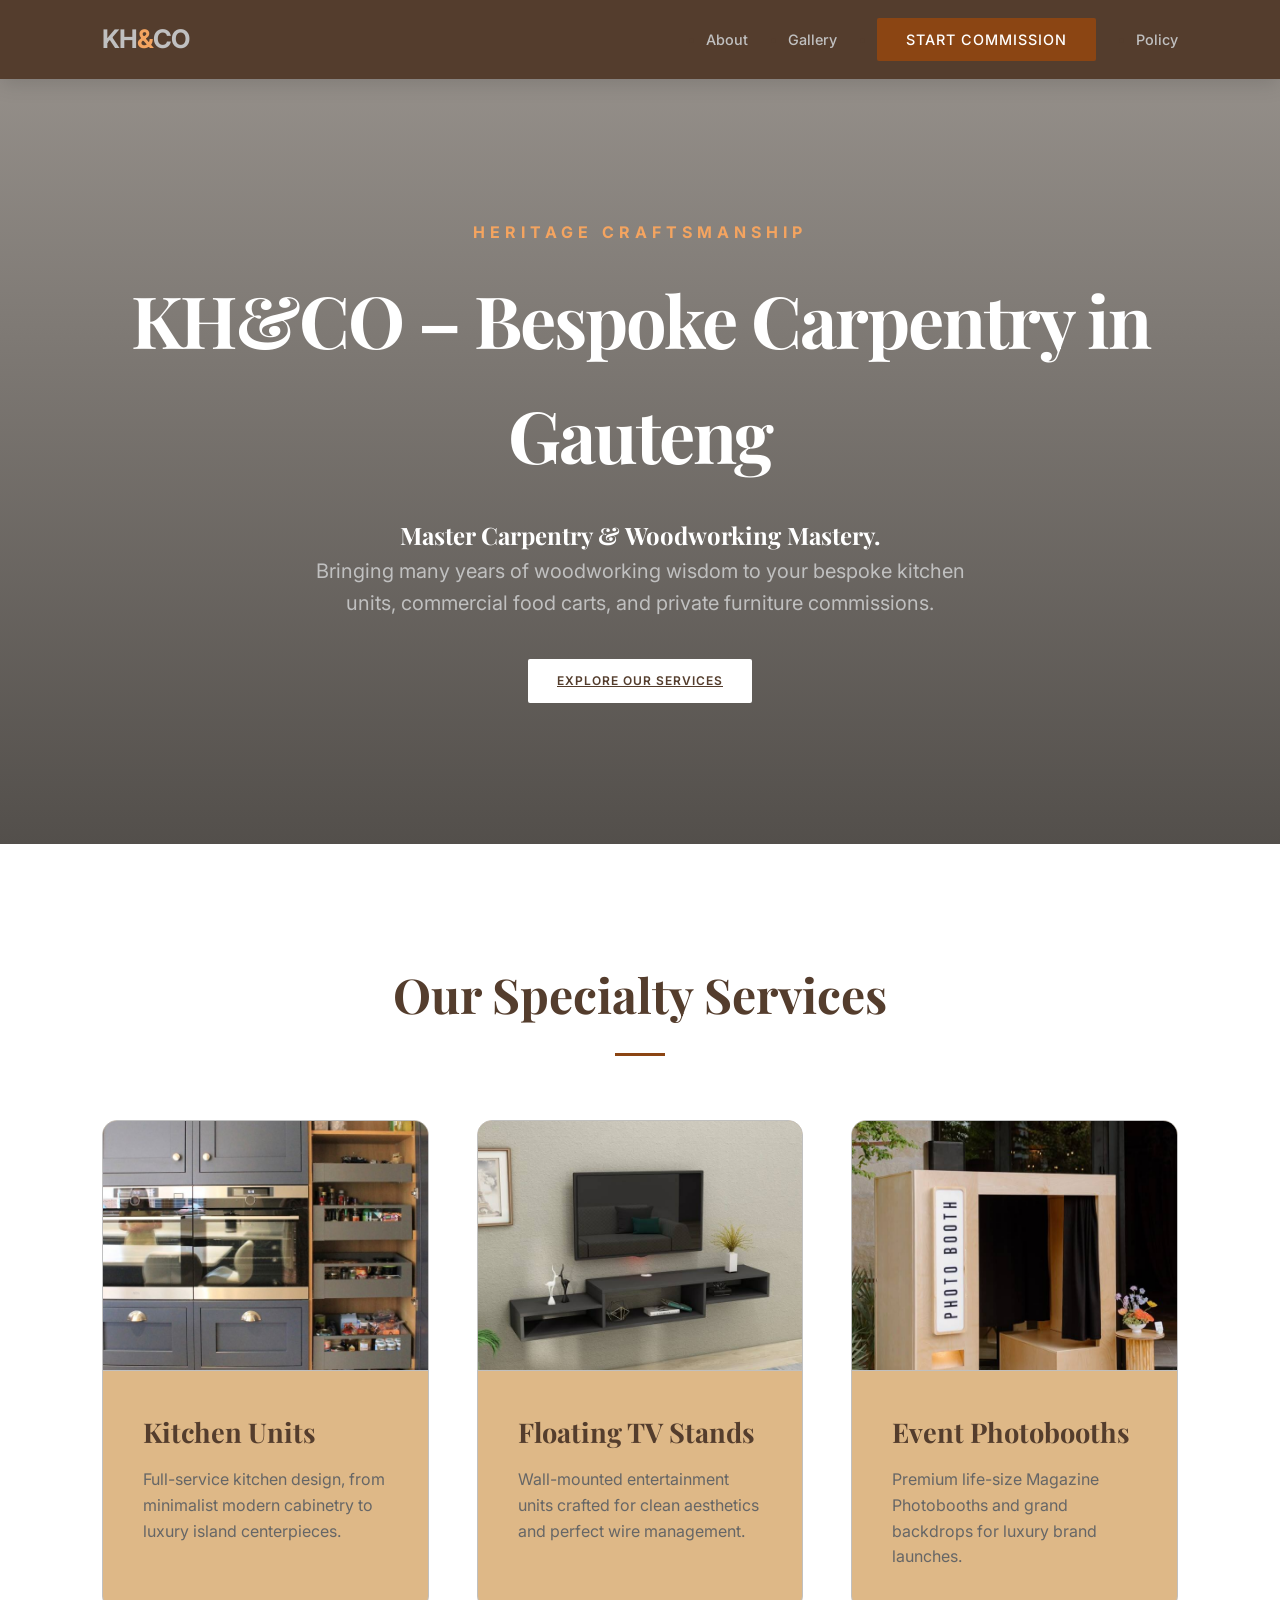
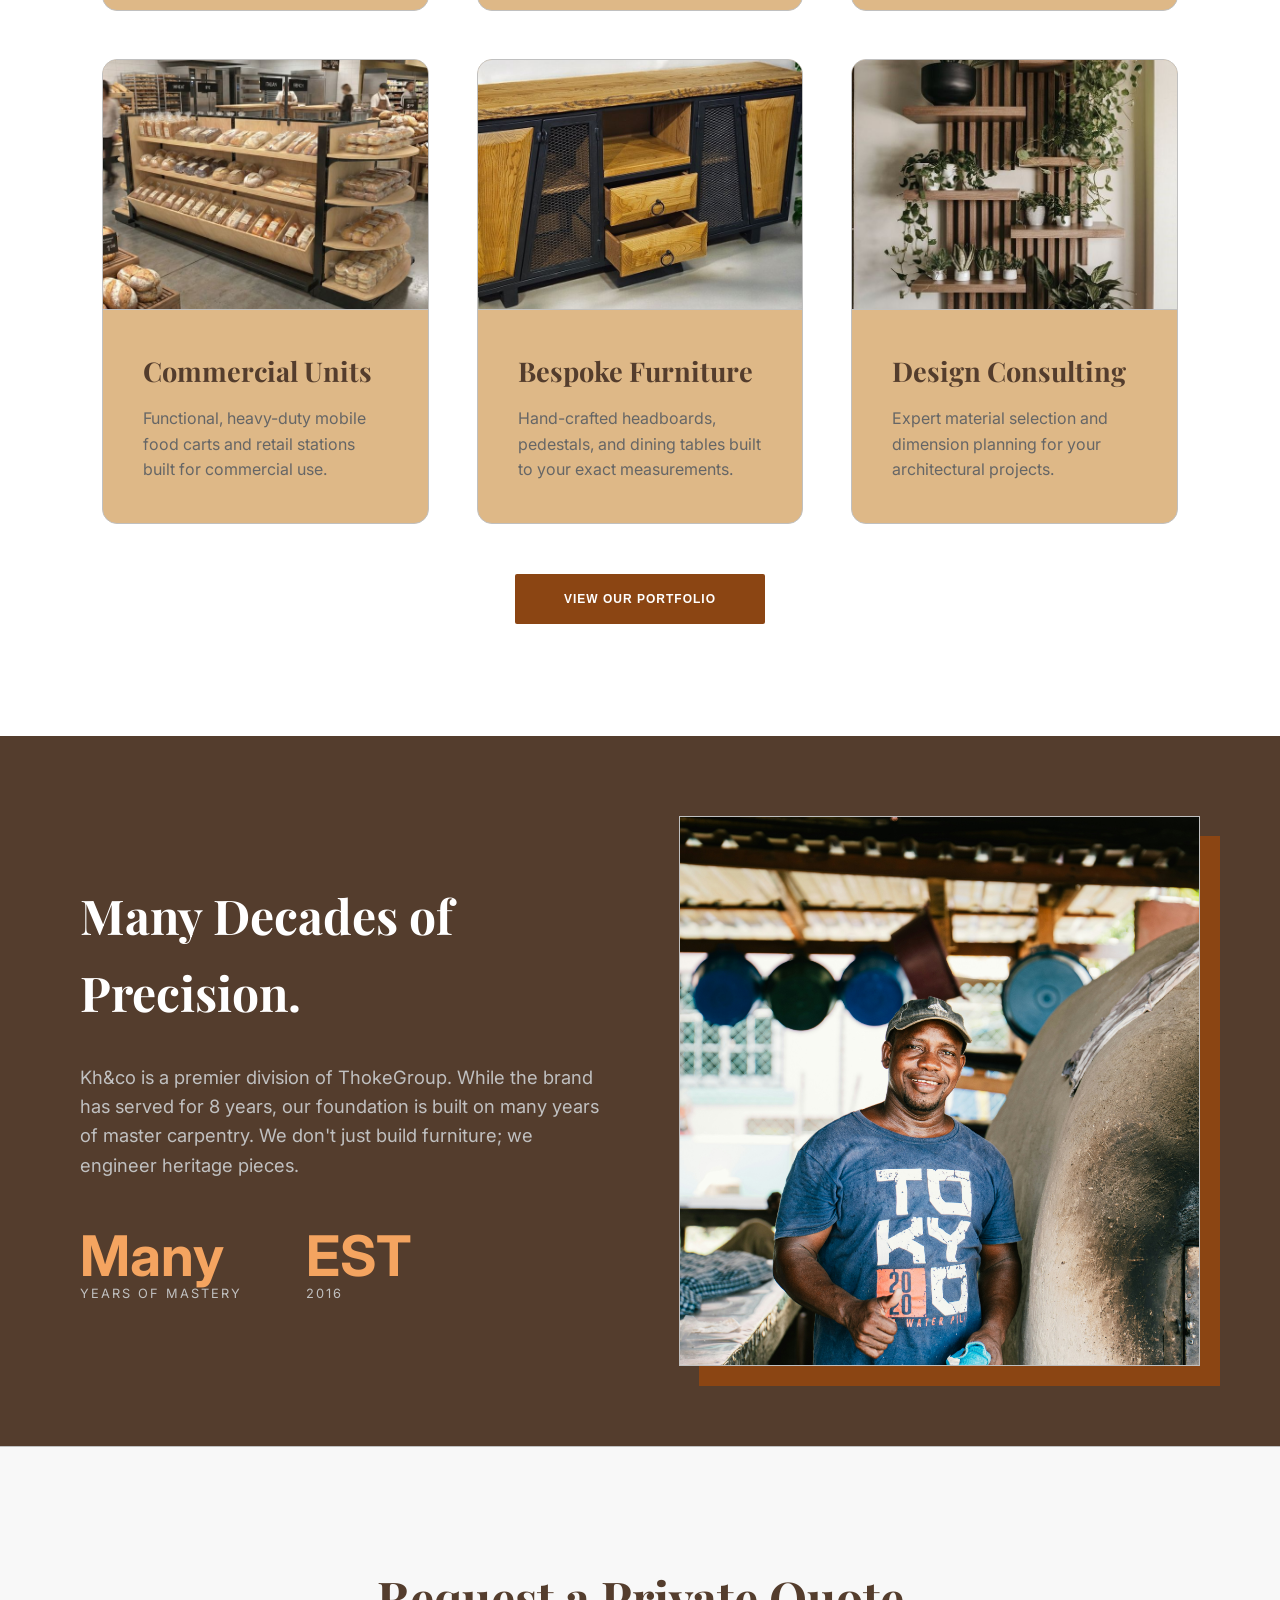
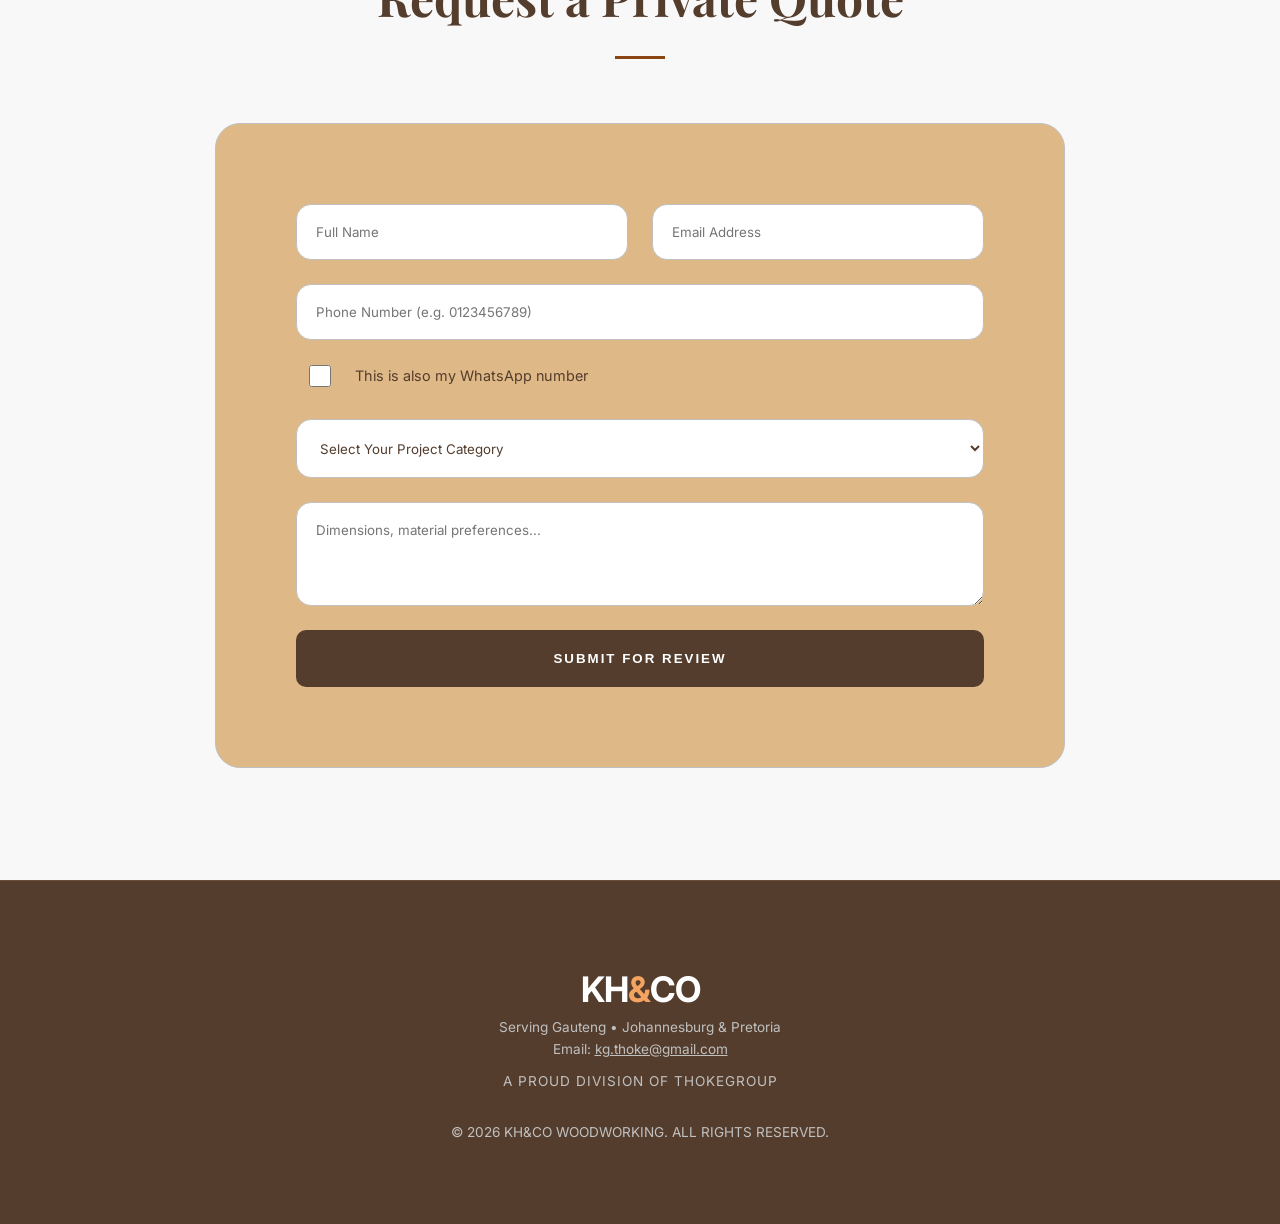
==== commit bee783be: "Made a fully functioning gallery TODO: add categorical images" ====
--- a/index.html
+++ b/index.html
@@ -21,11 +21,14 @@
   </head>
   <body>
     <nav>
-      <div class="logo">KH<span>&</span>CO</div>
+      <div class="logo"><a href="index.html">KH<span>&</span>CO</a></div>
       <ul class="nav-links">
-        <li><a href="#services">Services</a></li>
-        <li><a href="#about">Legacy</a></li>
-        <li><a href="#contact" class="btn-cta">Start Commission</a></li>
+        <!-- <li><a href="#services">Services</a></li> -->
+         <li><a href="about.html">About</a></li>
+        <li><a href="gallery.html">Gallery</a></li>
+        <!-- <li><a href="#about">Legacy</a></li> -->
+        <li><a href="contact.html" class="btn-cta">Start Commission</a></li>
+        <li><a href="policy.html">Policy</a></li>
       </ul>
     </nav>
 
@@ -41,13 +44,16 @@
         href="#services"
         class="btn-cta"
         style="background: var(--white); color: var(--dark-wood) !important"
-        >Explore Our Work</a
+        >Explore Our Services</a
       >
     </header>
 
     <section id="services" class="section-padding">
       <h2 class="section-title">Our Specialty Services</h2>
       <div class="grid" id="services-grid"></div>
+      <div class="portfolio-btn">
+        <button class="btn-portfolio">View our Portfolio</button>
+      </div>
     </section>
 
     <section id="about" class="section-padding about">
@@ -61,7 +67,7 @@
         <div class="stats">
           <div class="stat-item">
             <h4>Many</h4>
-            <p>Years Mastery</p>
+            <p>Years of Mastery</p>
           </div>
           <div class="stat-item">
             <h4>EST</h4>
--- a/style.css
+++ b/style.css
@@ -61,6 +61,10 @@
     color: var(--light-oak);
 }
 
+.logo a{
+    text-decoration: none;
+}
+
 .nav-links {
     display: flex;
     gap: 2.5rem;
@@ -96,6 +100,36 @@
     background-color: var(--light-oak);
     transform: translateY(-2px);
     color: var(--dark-wood) !important;
+}
+
+.btn-portfolio {
+    background-color: var(--deep-oak);
+    color: var(--white) !important;
+    padding: 0.8rem, 1.8rem;
+    border-radius: 2px;
+    font-weight: 600;
+    font-size: 0.75rem;
+    text-transform: uppercase;
+    letter-spacing: 1px;
+    border: none;
+    cursor: pointer;
+    transition: var(--transition);
+    width: 250px;
+    height: 50px;
+}
+
+.btn-portfolio:hover{
+    background-color: var(--light-oak);
+    transform: translateY(-2px);
+    color: var(--dark-wood)!important;
+}
+
+.portfolio-btn{
+    display: flex;
+    flex-direction: row;
+    justify-content: center;
+    align-items: center;
+    padding-top: 50px;
 }
 
 /* --- HERO SECTION --- */
@@ -444,4 +478,101 @@
         margin-top: 0;
         padding: 0.5rem 0;
     }
+}
+/* --- GALLERY PAGE --- */
+
+.gallery-filters {
+    text-align: center;
+    margin-bottom: 3rem;
+}
+
+.filter-btn {
+    background: transparent;
+    border: none;
+    color: var(--dark-wood);
+    font-weight: 600;
+    text-transform: uppercase;
+    letter-spacing: 1px;
+    margin: 0 1rem;
+    cursor: pointer;
+    padding-bottom: 5px;
+    position: relative;
+    transition: var(--transition);
+}
+
+.filter-btn::after {
+    content: "";
+    position: absolute;
+    bottom: 0;
+    left: 0;
+    width: 0%;
+    height: 2px;
+    background: var(--deep-oak);
+    transition: var(--transition);
+}
+
+.filter-btn:hover::after,
+.filter-btn.active::after {
+    width: 100%;
+}
+
+/* Gallery Grid */
+.gallery-grid {
+    gap: 2rem;
+}
+
+.gallery-item {
+    position: relative;
+    overflow: hidden;
+    border-radius: 15px;
+    border: 1px solid var(--silver);
+    transition: var(--transition);
+}
+
+.gallery-item img {
+    width: 100%;
+    height: 350px;
+    object-fit: cover;
+    display: block;
+    transition: var(--transition);
+}
+
+.gallery-item:hover {
+    transform: translateY(-10px);
+    box-shadow: 0 20px 40px rgba(84, 61, 45, 0.15);
+    border-color: var(--light-oak);
+}
+
+.gallery-item:hover img {
+    transform: scale(1.05);
+}
+
+.gallery-overlay {
+    position: absolute;
+    inset: 0;
+    background: linear-gradient(to top,
+            rgba(84, 61, 45, 0.85),
+            rgba(84, 61, 45, 0.2));
+    display: flex;
+    flex-direction: column;
+    justify-content: flex-end;
+    padding: 2rem;
+    opacity: 0;
+    transition: var(--transition);
+}
+
+.gallery-item:hover .gallery-overlay {
+    opacity: 1;
+}
+
+.gallery-overlay h3 {
+    color: var(--white);
+    margin-bottom: 5px;
+}
+
+.gallery-overlay p {
+    color: var(--light-oak);
+    font-size: 0.85rem;
+    text-transform: uppercase;
+    letter-spacing: 1px;
 }
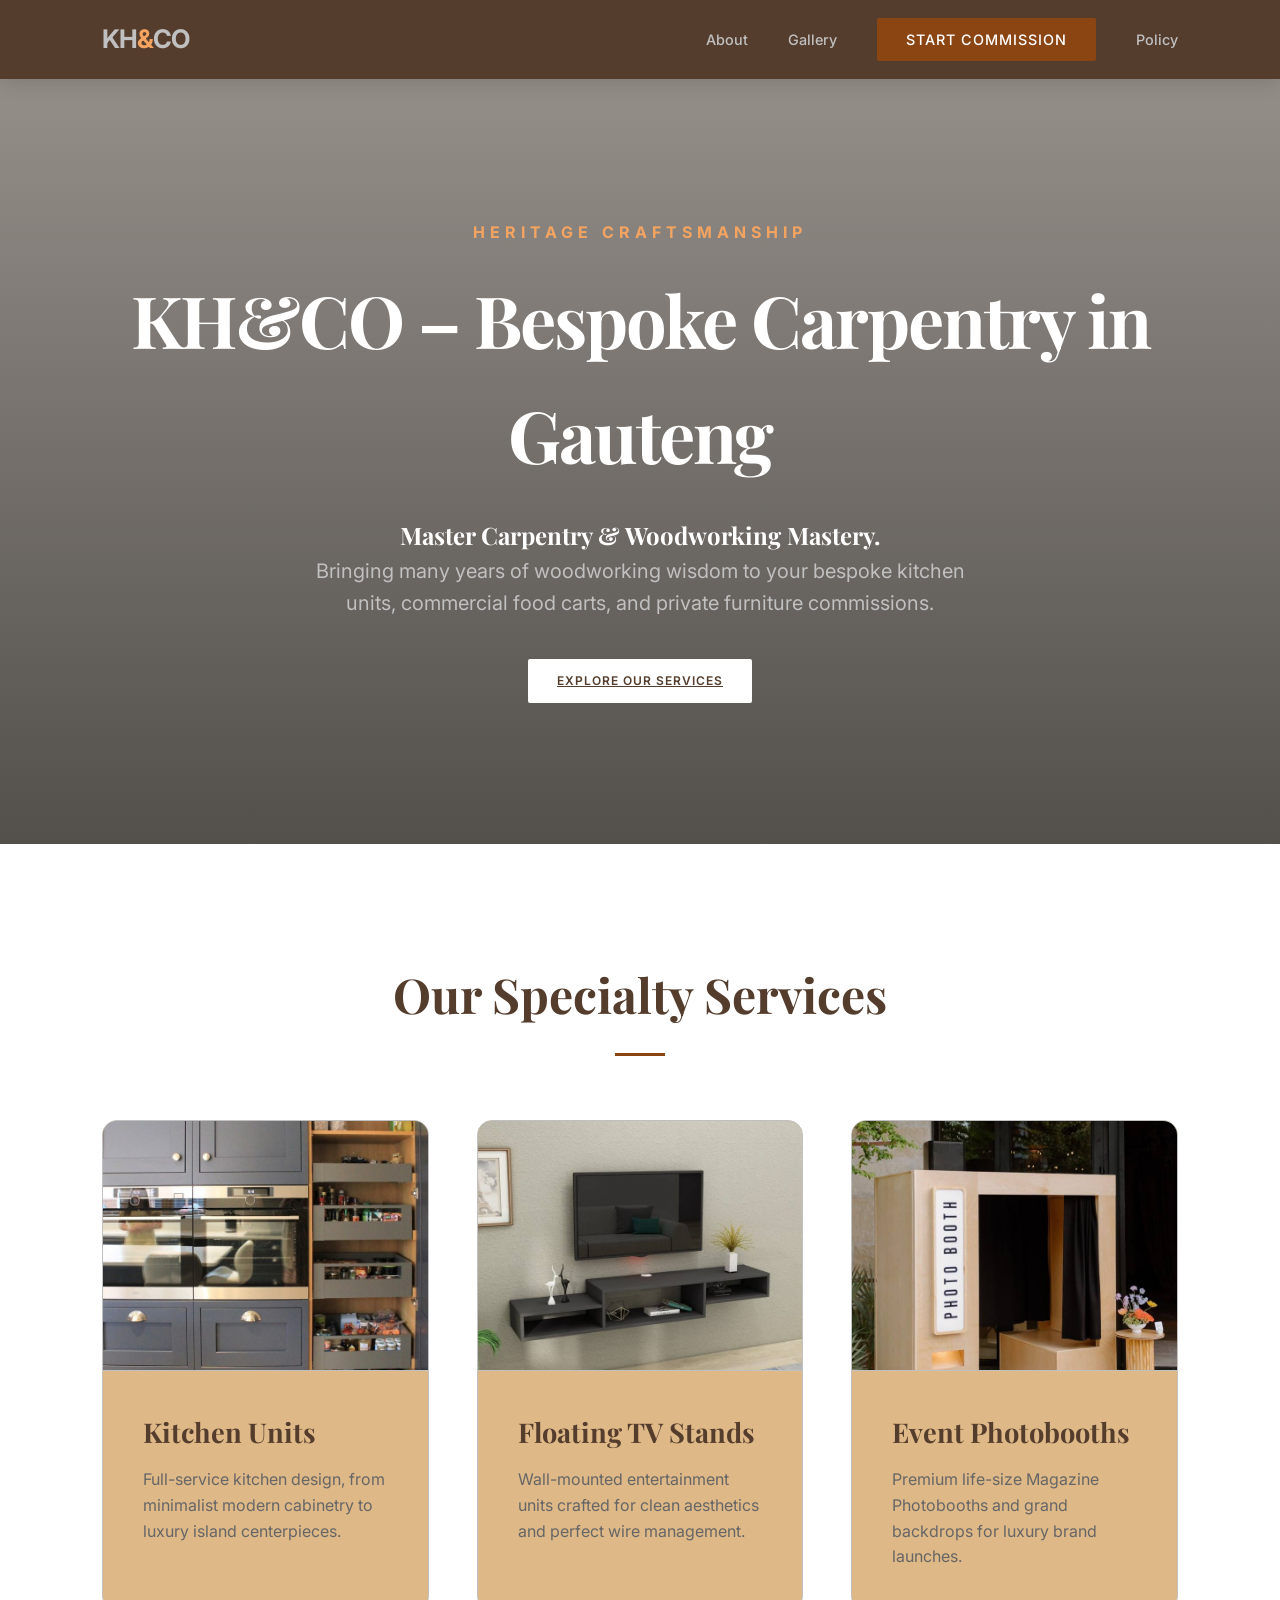
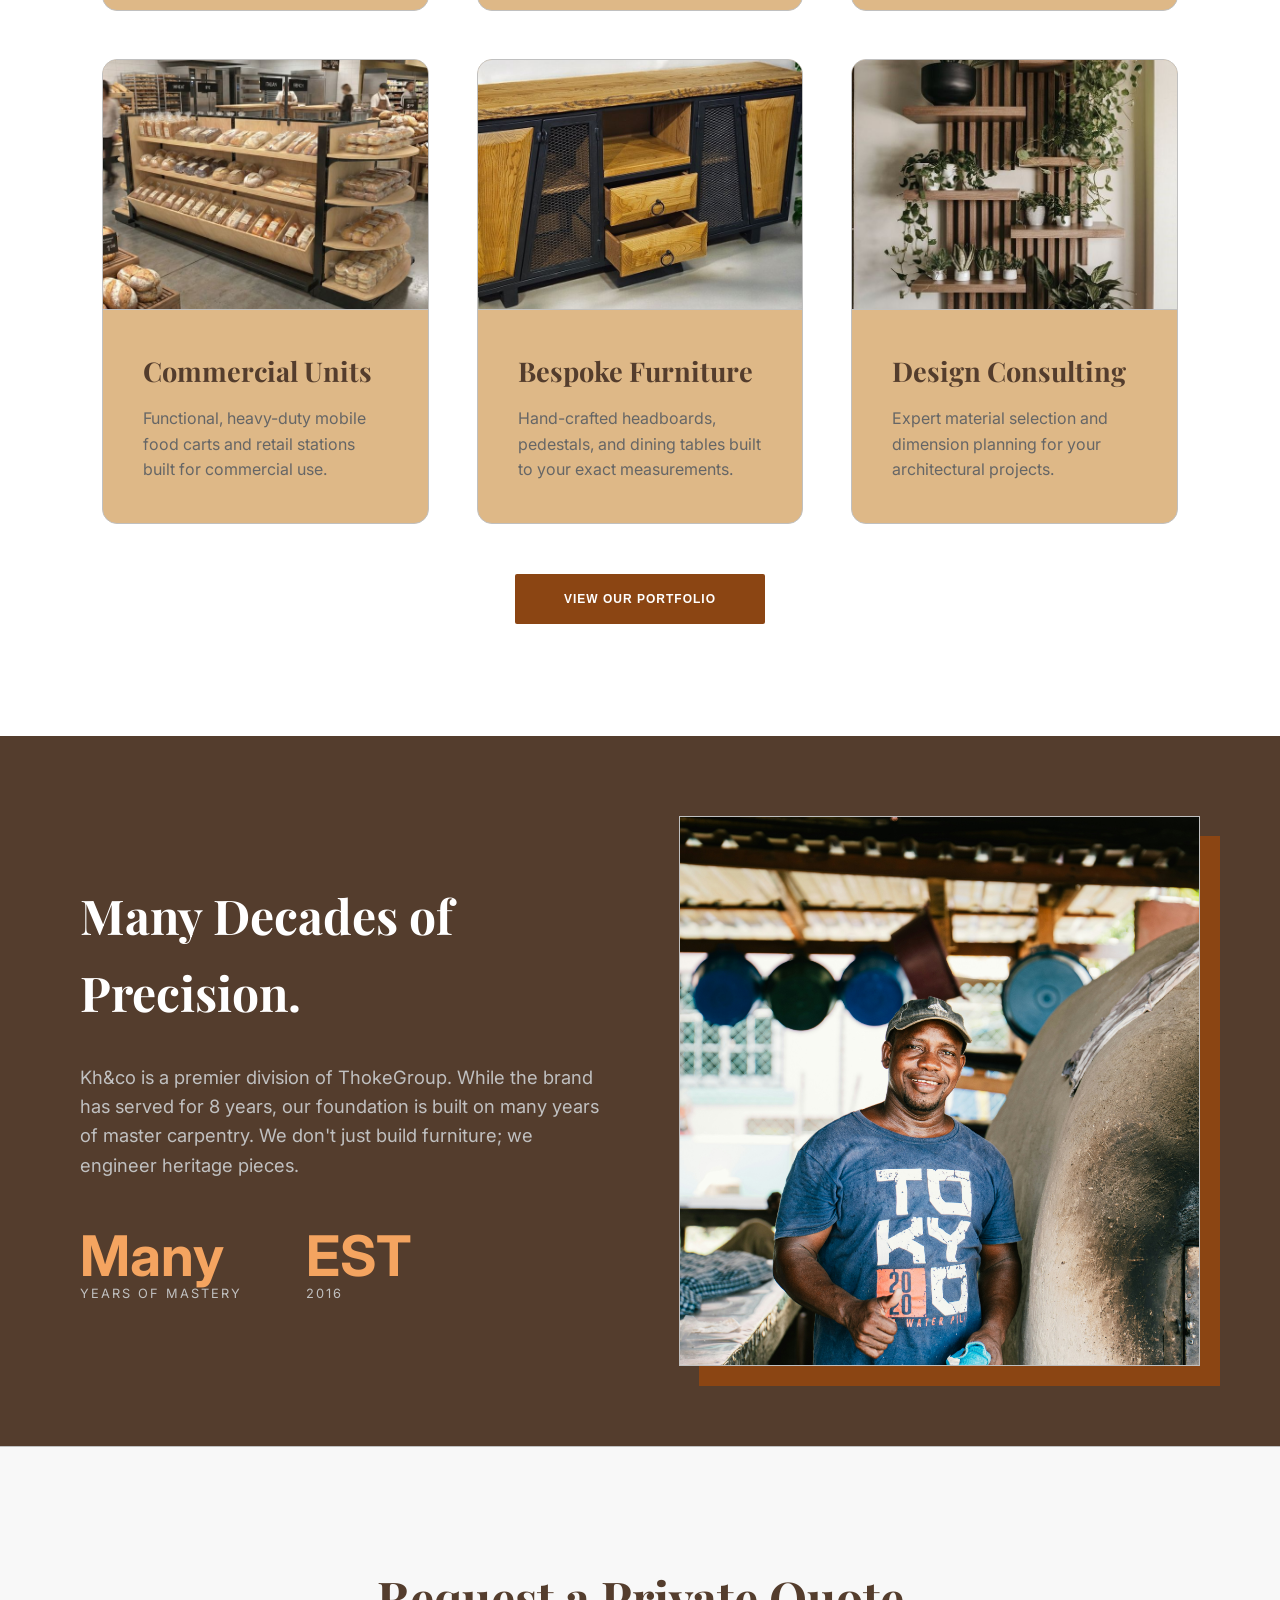
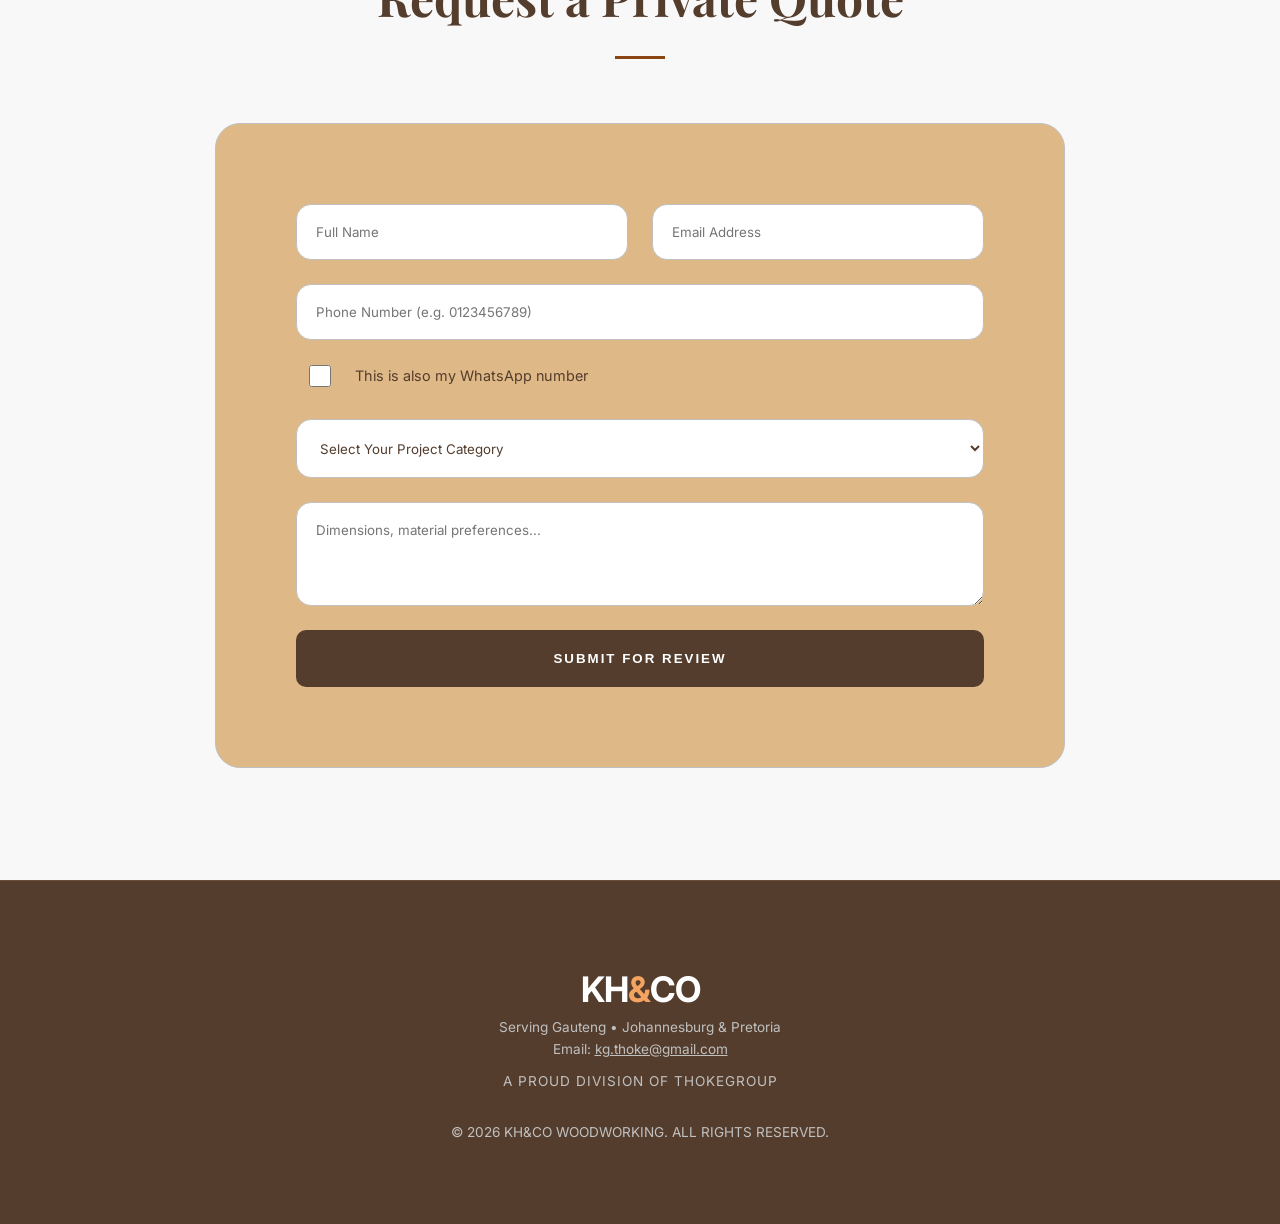
==== commit 7b845a88: "added new images for kitchen fixed navbar (made it responsive) made filter bar look slicker on mobil" ====
--- a/index.html
+++ b/index.html
@@ -20,13 +20,20 @@
     <link rel="stylesheet" href="style.css">
   </head>
   <body>
-    <nav>
-      <div class="logo"><a href="index.html">KH<span>&</span>CO</a></div>
-      <ul class="nav-links">
-        <!-- <li><a href="#services">Services</a></li> -->
-         <li><a href="about.html">About</a></li>
+    <nav class="navbar">
+      <div class="logo">
+        <a href="index.html">KH<span>&</span>CO</a>
+      </div>
+
+      <button class="menu-toggle" id="menu-toggle">
+        <span></span>
+        <span></span>
+        <span></span>
+      </button>
+
+      <ul class="nav-links" id="nav-links">
+        <li><a href="about.html">About</a></li>
         <li><a href="gallery.html">Gallery</a></li>
-        <!-- <li><a href="#about">Legacy</a></li> -->
         <li><a href="contact.html" class="btn-cta">Start Commission</a></li>
         <li><a href="policy.html">Policy</a></li>
       </ul>
@@ -52,7 +59,9 @@
       <h2 class="section-title">Our Specialty Services</h2>
       <div class="grid" id="services-grid"></div>
       <div class="portfolio-btn">
-        <button class="btn-portfolio">View our Portfolio</button>
+        <a href="gallery.html">
+          <button class="btn-portfolio">View our Portfolio</button>
+        </a>
       </div>
     </section>
 
@@ -128,6 +137,23 @@
       </div>
       <p>&copy; 2026 KH&CO WOODWORKING. ALL RIGHTS RESERVED.</p>
     </footer>
+    
+    <script>
+      const menuToggle = document.getElementById("menu-toggle");
+      const navLinks = document.getElementById("nav-links");
+      const navItems = navLinks.querySelectorAll("a");
+
+      menuToggle.addEventListener("click", () => {
+        navLinks.classList.toggle("active");
+        menuToggle.classList.toggle("active");
+      });
+
+      navItems.forEach((link) => {
+        link.addEventListener("click", () => {
+          navLinks.classList.remove("active");
+        });
+      });
+    </script>
 
     <script type="application/ld+json">
       {
--- a/style.css
+++ b/style.css
@@ -1,578 +1,679 @@
 /* --- BRAND PALETTE INTEGRATION --- */
 :root {
-    --dark-wood: #543d2d;
-    /* Dark Coffee */
-    --white: #ffffff;
-    /* Pure White */
-    --silver: #c0c0c0;
-    /* Industrial Silver */
-    --light-oak: #f4a460;
-    /* Sandy Brown */
-    --deep-oak: #8b4513;
-    /* Saddle Brown */
-    --transition: all 0.4s cubic-bezier(0.165, 0.84, 0.44, 1);
+  --dark-wood: #543d2d;
+  /* Dark Coffee */
+  --white: #ffffff;
+  /* Pure White */
+  --silver: #c0c0c0;
+  /* Industrial Silver */
+  --light-oak: #f4a460;
+  /* Sandy Brown */
+  --deep-oak: #8b4513;
+  /* Saddle Brown */
+  --transition: all 0.4s cubic-bezier(0.165, 0.84, 0.44, 1);
 }
 
 html {
-    scroll-behavior: smooth;
+  scroll-behavior: smooth;
 }
 
 /* --- RESET & BASE --- */
 * {
-    margin: 0;
-    padding: 0;
-    box-sizing: border-box;
+  margin: 0;
+  padding: 0;
+  box-sizing: border-box;
 }
 
 body {
-    font-family: "Inter", sans-serif;
-    background-color: var(--white);
-    color: var(--dark-wood);
-    line-height: 1.6;
+  font-family: "Inter", sans-serif;
+  background-color: var(--white);
+  color: var(--dark-wood);
+  line-height: 1.6;
 }
 
 h1,
 h2,
 h3 {
-    font-family: "Playfair Display", serif;
+  font-family: "Playfair Display", serif;
 }
 
 /* --- NAVIGATION --- */
-nav {
-    display: flex;
-    justify-content: space-between;
-    align-items: center;
-    padding: 1.2rem 8%;
-    background-color: var(--dark-wood);
-    position: sticky;
-    top: 0;
-    z-index: 1000;
-    box-shadow: 0 4px 20px rgba(0, 0, 0, 0.15);
+
+.navbar {
+  display: flex;
+  justify-content: space-between;
+  align-items: center;
+  padding: 1.2rem 8%;
+  background-color: var(--dark-wood);
+  position: sticky;
+  top: 0;
+  z-index: 1100;
+  box-shadow: 0 4px 20px rgba(0, 0, 0, 0.15);
+}
+
+.nav-links {
+  display: flex;
+  gap: 2.5rem;
+  list-style: none;
+  align-items: center;
+}
+
+.nav-links a {
+  color: var(--silver);
+  font-size: 0.9rem;
+  font-weight: 500;
+  text-decoration: none;
+}
+
+.nav-links a:hover {
+  color: var(--white);
+}
+
+/* =========================
+   HAMBURGER BUTTON
+========================= */
+.menu-toggle {
+  display: none;
+  flex-direction: column;
+  gap: 6px;
+  background: none;
+  border: none;
+  cursor: pointer;
+}
+
+.menu-toggle span {
+  width: 25px;
+  height: 2px;
+  background: var(--silver);
+  transition: 0.3s ease;
+}
+
+.menu-toggle.active span:nth-child(1) {
+  transform: rotate(45deg) translate(5px, 5px);
+}
+
+.menu-toggle.active span:nth-child(2) {
+  opacity: 0;
+}
+
+.menu-toggle.active span:nth-child(3) {
+  transform: rotate(-45deg) translate(6px, -6px);
 }
 
 .logo {
-    font-size: 1.6rem;
-    font-weight: bold;
-    color: var(--white);
-    letter-spacing: -1px;
+  font-size: 1.6rem;
+  font-weight: bold;
+  color: var(--white);
+  letter-spacing: -1px;
 }
 
 .logo span {
-    color: var(--light-oak);
-}
-
-.logo a{
-    text-decoration: none;
-}
-
-.nav-links {
-    display: flex;
-    gap: 2.5rem;
-    align-items: center;
-}
-
-.nav-links a {
-    color: var(--silver);
-    font-size: 0.9rem;
-    font-weight: 500;
-    text-decoration: none;
-}
-
-.nav-links a:hover {
-    color: var(--white);
+  color: var(--light-oak);
+}
+
+.logo a {
+  text-decoration: none;
 }
 
 .btn-cta {
-    background-color: var(--deep-oak);
-    color: var(--white) !important;
-    padding: 0.8rem 1.8rem;
-    border-radius: 2px;
-    font-weight: 600;
-    font-size: 0.75rem;
-    text-transform: uppercase;
-    letter-spacing: 1px;
-    border: none;
-    cursor: pointer;
-    transition: var(--transition);
+  background-color: var(--deep-oak);
+  color: var(--white) !important;
+  padding: 0.8rem 1.8rem;
+  border-radius: 2px;
+  font-weight: 600;
+  font-size: 0.75rem;
+  text-transform: uppercase;
+  letter-spacing: 1px;
+  border: none;
+  cursor: pointer;
+  transition: var(--transition);
 }
 
 .btn-cta:hover {
-    background-color: var(--light-oak);
-    transform: translateY(-2px);
-    color: var(--dark-wood) !important;
+  background-color: var(--light-oak);
+  transform: translateY(-2px);
+  color: var(--dark-wood) !important;
 }
 
 .btn-portfolio {
-    background-color: var(--deep-oak);
-    color: var(--white) !important;
-    padding: 0.8rem, 1.8rem;
-    border-radius: 2px;
-    font-weight: 600;
-    font-size: 0.75rem;
-    text-transform: uppercase;
-    letter-spacing: 1px;
-    border: none;
-    cursor: pointer;
-    transition: var(--transition);
-    width: 250px;
-    height: 50px;
-}
-
-.btn-portfolio:hover{
-    background-color: var(--light-oak);
-    transform: translateY(-2px);
-    color: var(--dark-wood)!important;
-}
-
-.portfolio-btn{
-    display: flex;
-    flex-direction: row;
-    justify-content: center;
-    align-items: center;
-    padding-top: 50px;
+  background-color: var(--deep-oak);
+  color: var(--white) !important;
+  padding: 0.8rem, 1.8rem;
+  border-radius: 2px;
+  font-weight: 600;
+  font-size: 0.75rem;
+  text-transform: uppercase;
+  letter-spacing: 1px;
+  border: none;
+  cursor: pointer;
+  transition: var(--transition);
+  width: 250px;
+  height: 50px;
+}
+
+.btn-portfolio:hover {
+  background-color: var(--light-oak);
+  transform: translateY(-2px);
+  color: var(--dark-wood) !important;
+}
+
+.btn-portfolio a {
+  text-decoration: none;
+  color: var(--white);
+}
+
+.portfolio-btn {
+  display: flex;
+  flex-direction: row;
+  justify-content: center;
+  align-items: center;
+  padding-top: 50px;
 }
 
 /* --- HERO SECTION --- */
 .hero {
-    height: 85vh;
-    display: flex;
-    flex-direction: column;
-    justify-content: center;
-    align-items: center;
-    text-align: center;
-    background:
-        linear-gradient(rgba(60, 50, 40, 0.55), rgba(40, 35, 30, 0.8)),
-        url("assets/ali-mkumbwa-PxlKOcj0a3Q-unsplash.jpg");
-    background-size: cover;
-    background-position: center;
-    color: var(--white);
-    padding: 0 5%;
+  height: 85vh;
+  display: flex;
+  flex-direction: column;
+  justify-content: center;
+  align-items: center;
+  text-align: center;
+  background:
+    linear-gradient(rgba(60, 50, 40, 0.55), rgba(40, 35, 30, 0.8)),
+    url("assets/ali-mkumbwa-PxlKOcj0a3Q-unsplash.jpg");
+  background-size: cover;
+  background-position: center;
+  color: var(--white);
+  padding: 0 5%;
 }
 
 .hero p.tagline {
-    color: var(--light-oak);
-    text-transform: uppercase;
-    font-weight: 700;
-    letter-spacing: 5px;
-    margin-bottom: 1rem;
+  color: var(--light-oak);
+  text-transform: uppercase;
+  font-weight: 700;
+  letter-spacing: 5px;
+  margin-bottom: 1rem;
 }
 
 .hero h1 {
-    font-size: 4.5rem;
-    margin-bottom: 1.5rem;
-    letter-spacing: -2px;
+  font-size: 4.5rem;
+  margin-bottom: 1.5rem;
+  letter-spacing: -2px;
 }
 
 .hero p.desc {
-    max-width: 650px;
-    font-size: 1.25rem;
-    color: var(--silver);
-    margin-bottom: 2.5rem;
+  max-width: 650px;
+  font-size: 1.25rem;
+  color: var(--silver);
+  margin-bottom: 2.5rem;
 }
 
 /* --- SERVICES GRID --- */
 .section-padding {
-    padding: 7rem 8%;
+  padding: 7rem 8%;
 }
 
 .section-title {
-    text-align: center;
-    font-size: 3rem;
-    margin-bottom: 4rem;
-    position: relative;
+  text-align: center;
+  font-size: 3rem;
+  margin-bottom: 4rem;
+  position: relative;
 }
 
 .section-title::after {
-    content: "";
-    display: block;
-    width: 50px;
-    height: 3px;
-    background: var(--deep-oak);
-    margin: 20px auto;
+  content: "";
+  display: block;
+  width: 50px;
+  height: 3px;
+  background: var(--deep-oak);
+  margin: 20px auto;
 }
 
 .grid {
-    display: grid;
-    grid-template-columns: repeat(auto-fit, minmax(320px, 1fr));
-    gap: 3rem;
+  display: grid;
+  grid-template-columns: repeat(auto-fit, minmax(320px, 1fr));
+  gap: 3rem;
 }
 
 .card {
-    background-color: #deb887;
-    border: 1px solid var(--silver);
-    overflow: hidden;
-    transition: var(--transition);
-    border-radius: 15px;
+  background-color: #deb887;
+  border: 1px solid var(--silver);
+  overflow: hidden;
+  transition: var(--transition);
+  border-radius: 15px;
 }
 
 .card:hover {
-    transform: translateY(-12px);
-    box-shadow: 0 20px 40px rgba(84, 61, 45, 0.1);
-    border-color: var(--light-oak);
+  transform: translateY(-12px);
+  box-shadow: 0 20px 40px rgba(84, 61, 45, 0.1);
+  border-color: var(--light-oak);
 }
 
 .card-image-render {
-    width: 100%;
-    height: 250px;
-    object-fit: cover;
-    display: block;
-    border-bottom: 1px solid var(--silver);
+  width: 100%;
+  height: 250px;
+  object-fit: cover;
+  display: block;
+  border-bottom: 1px solid var(--silver);
 }
 
 .card-img {
-    width: 100%;
-    height: 250px;
-    background-color: var(--silver);
-    display: flex;
-    align-items: center;
-    justify-content: center;
-    color: var(--dark-wood);
-    font-weight: 600;
+  width: 100%;
+  height: 250px;
+  background-color: var(--silver);
+  display: flex;
+  align-items: center;
+  justify-content: center;
+  color: var(--dark-wood);
+  font-weight: 600;
 }
 
 .card-content {
-    padding: 2.5rem;
+  padding: 2.5rem;
 }
 
 .card-content h3 {
-    color: var(--dark-wood);
-    margin-bottom: 0.8rem;
-    font-size: 1.7rem;
+  color: var(--dark-wood);
+  margin-bottom: 0.8rem;
+  font-size: 1.7rem;
 }
 
 .card-content p {
-    color: #666;
-    font-size: 1rem;
+  color: #666;
+  font-size: 1rem;
 }
 
 /* --- ABOUT SECTION (The Heritage Touch) --- */
 .about {
-    background-color: var(--dark-wood);
-    color: var(--white);
-    display: flex;
-    flex-wrap: wrap;
-    align-items: center;
-    gap: 5rem;
-    margin: 0;
-    padding: 5rem;
+  background-color: var(--dark-wood);
+  color: var(--white);
+  display: flex;
+  flex-wrap: wrap;
+  align-items: center;
+  gap: 5rem;
+  margin: 0;
+  padding: 5rem;
 }
 
 .about h2 {
-    color: var(--white);
-    font-size: 3rem;
-    margin-bottom: 2rem;
+  color: var(--white);
+  font-size: 3rem;
+  margin-bottom: 2rem;
 }
 
 .about-text {
-    flex: 1;
-    min-width: 320px;
+  flex: 1;
+  min-width: 320px;
 }
 
 .about-img {
-    flex: 1;
-    min-width: 320px;
-    height: 550px;
-    background: url("assets/allan-lainez-2d0qB6Gz6ko-unsplash.jpg");
-    background-size: cover;
-    border: 1px solid var(--silver);
-    box-shadow: 20px 20px 0px var(--deep-oak);
+  flex: 1;
+  min-width: 320px;
+  height: 550px;
+  background: url("assets/allan-lainez-2d0qB6Gz6ko-unsplash.jpg");
+  background-size: cover;
+  border: 1px solid var(--silver);
+  box-shadow: 20px 20px 0px var(--deep-oak);
 }
 
 .stats {
-    display: flex;
-    gap: 4rem;
-    margin-top: 3rem;
+  display: flex;
+  gap: 4rem;
+  margin-top: 3rem;
 }
 
 .stat-item h4 {
-    font-size: 3.5rem;
-    color: var(--light-oak);
-    line-height: 1;
+  font-size: 3.5rem;
+  color: var(--light-oak);
+  line-height: 1;
 }
 
 .stat-item p {
-    font-size: 0.8rem;
-    text-transform: uppercase;
-    color: var(--silver);
-    letter-spacing: 2px;
+  font-size: 0.8rem;
+  text-transform: uppercase;
+  color: var(--silver);
+  letter-spacing: 2px;
 }
 
 /* --- CONTACT SECTION --- */
 .contact-section {
-    background-color: #f8f8f8;
-    border-top: 1px solid var(--silver);
+  background-color: #f8f8f8;
+  border-top: 1px solid var(--silver);
 }
 
 .contact-container {
-    max-width: 850px;
-    margin: 0 auto;
-    background: #deb887;
-    padding: 5rem;
-    border: 1px solid var(--silver);
-    border-radius: 25px;
+  max-width: 850px;
+  margin: 0 auto;
+  background: #deb887;
+  padding: 5rem;
+  border: 1px solid var(--silver);
+  border-radius: 25px;
 }
 
 form {
-    display: grid;
-    grid-template-columns: 1fr 1fr;
-    gap: 1.5rem;
+  display: grid;
+  grid-template-columns: 1fr 1fr;
+  gap: 1.5rem;
 }
 
 .full-width {
-    grid-column: span 2;
+  grid-column: span 2;
 }
 
 input,
 select,
 textarea {
-    padding: 1.2rem;
-    background: var(--white);
-    border: 1px solid var(--silver);
-    color: var(--dark-wood);
-    font-family: inherit;
-    border-radius: 15px;
+  padding: 1.2rem;
+  background: var(--white);
+  border: 1px solid var(--silver);
+  color: var(--dark-wood);
+  font-family: inherit;
+  border-radius: 15px;
 }
 
 input:focus,
 select:focus,
 textarea:focus {
-    outline: none;
-    border-color: var(--deep-oak);
+  outline: none;
+  border-color: var(--deep-oak);
 }
 
 button.submit {
-    grid-column: span 2;
-    background: var(--dark-wood);
-    color: var(--white);
-    border: none;
-    padding: 1.3rem;
-    cursor: pointer;
-    font-weight: 700;
-    text-transform: uppercase;
-    letter-spacing: 2px;
-    transition: var(--transition);
-    border-radius: 10px;
+  grid-column: span 2;
+  background: var(--dark-wood);
+  color: var(--white);
+  border: none;
+  padding: 1.3rem;
+  cursor: pointer;
+  font-weight: 700;
+  text-transform: uppercase;
+  letter-spacing: 2px;
+  transition: var(--transition);
+  border-radius: 10px;
 }
 
 button.submit:hover {
-    background: var(--deep-oak);
+  background: var(--deep-oak);
 }
 
 footer {
-    background-color: var(--dark-wood);
-    text-align: center;
-    padding: 5rem 2rem;
-    color: var(--silver);
-    font-size: 0.85rem;
-    border-top: 1px solid #6b4f3a;
+  background-color: var(--dark-wood);
+  text-align: center;
+  padding: 5rem 2rem;
+  color: var(--silver);
+  font-size: 0.85rem;
+  border-top: 1px solid #6b4f3a;
 }
 
 a {
-    color: var(--silver);
+  color: var(--silver);
 }
 
 /* Container for the checkbox to give it some padding and alignment */
 .whatsapp-container {
-    display: flex;
-    align-items: center;
-    padding: 0.5rem 0.8rem;
-    margin-top: -0.5rem;
-    /* Pulls it slightly closer to the phone field above it */
+  display: flex;
+  align-items: center;
+  padding: 0.5rem 0.8rem;
+  margin-top: -0.5rem;
+  /* Pulls it slightly closer to the phone field above it */
 }
 
 .checkbox-container {
-    display: flex;
-    align-items: center;
-    cursor: pointer;
-    gap: 12px;
-    font-size: 0.9rem;
-    color: var(--dark-wood);
+  display: flex;
+  align-items: center;
+  cursor: pointer;
+  gap: 12px;
+  font-size: 0.9rem;
+  color: var(--dark-wood);
 }
 
 /* Custom Checkbox Size */
 .checkbox-container input[type="checkbox"] {
-    width: 22px !important;
-    height: 22px !important;
-    accent-color: var(--deep-oak);
-    /* Colors the checkbox to match your brand */
-    cursor: pointer;
-    margin: 0;
+  width: 22px !important;
+  height: 22px !important;
+  accent-color: var(--deep-oak);
+  /* Colors the checkbox to match your brand */
+  cursor: pointer;
+  margin: 0;
 }
 
 .checkbox-label {
-    font-weight: 400;
-    color: var(--dark-wood);
+  font-weight: 400;
+  color: var(--dark-wood);
 }
 
 .phone-row {
-    display: flex;
-    align-items: center;
-    gap: 15px;
-    background: var(--white);
-    padding: 5px;
-    border-radius: 15px;
-    border: 1px solid var(--silver);
+  display: flex;
+  align-items: center;
+  gap: 15px;
+  background: var(--white);
+  padding: 5px;
+  border-radius: 15px;
+  border: 1px solid var(--silver);
 }
 
 .phone-row input {
-    border: none !important;
-    /* Removes double border */
-    flex: 1;
+  border: none !important;
+  /* Removes double border */
+  flex: 1;
 }
 
 .whatsapp-wrapper {
-    white-space: nowrap;
-    /* Keeps the text on one line */
-    padding-right: 15px;
-}
-
-/* --- CLEANED RESPONSIVE DESIGN --- */
-@media (max-width: 768px) {
-
-    /* Navigation */
-    .nav-links {
-        display: none;
-    }
-
-    /* Hero Section */
-    .hero h1 {
-        font-size: 2.5rem;
-    }
-
-    /* About Section */
-    .about {
-        margin: 0;
-        padding: 3rem 1.5rem;
-    }
-
-    .about-img {
-        height: 350px;
-        box-shadow: 10px 10px 0px var(--deep-oak);
-    }
-
-    /* Contact Form Container */
-    .contact-container {
-        padding: 2rem;
-        width: 95%;
-        margin: 0 auto;
-    }
-
-    /* Form Layout */
-    form {
-        grid-template-columns: 1fr !important;
-        gap: 1rem;
-    }
-
-    /* Force all inputs to behave on small screens */
-    .full-width,
-    input,
-    select,
-    textarea,
-    button.submit {
-        grid-column: span 1 !important;
-        width: 100% !important;
-        font-size: 16px;
-    }
-
-    .whatsapp-container {
-        margin-top: 0;
-        padding: 0.5rem 0;
-    }
-}
+  white-space: nowrap;
+  /* Keeps the text on one line */
+  padding-right: 15px;
+}
+
 /* --- GALLERY PAGE --- */
 
 .gallery-filters {
-    text-align: center;
-    margin-bottom: 3rem;
+  text-align: center;
+  margin-bottom: 3rem;
 }
 
 .filter-btn {
-    background: transparent;
-    border: none;
-    color: var(--dark-wood);
-    font-weight: 600;
-    text-transform: uppercase;
-    letter-spacing: 1px;
-    margin: 0 1rem;
-    cursor: pointer;
-    padding-bottom: 5px;
-    position: relative;
-    transition: var(--transition);
+  background: transparent;
+  border: none;
+  color: var(--dark-wood);
+  font-weight: 600;
+  text-transform: uppercase;
+  letter-spacing: 1px;
+  margin: 0 1rem;
+  cursor: pointer;
+  padding-bottom: 5px;
+  position: relative;
+  transition: var(--transition);
 }
 
 .filter-btn::after {
-    content: "";
-    position: absolute;
-    bottom: 0;
-    left: 0;
-    width: 0%;
-    height: 2px;
-    background: var(--deep-oak);
-    transition: var(--transition);
+  content: "";
+  position: absolute;
+  bottom: 0;
+  left: 0;
+  width: 0%;
+  height: 2px;
+  background: var(--deep-oak);
+  transition: var(--transition);
 }
 
 .filter-btn:hover::after,
 .filter-btn.active::after {
-    width: 100%;
+  width: 100%;
 }
 
 /* Gallery Grid */
 .gallery-grid {
-    gap: 2rem;
+  gap: 2rem;
 }
 
 .gallery-item {
+  position: relative;
+  overflow: hidden;
+  border-radius: 15px;
+  border: 1px solid var(--silver);
+  transition: var(--transition);
+  width: 400px;
+}
+
+.gallery-item img {
+  width: 100%;
+  height: 350px;
+  object-fit: cover;
+  display: block;
+  transition: var(--transition);
+}
+
+.gallery-item:hover {
+  transform: translateY(-10px);
+  box-shadow: 0 20px 40px rgba(84, 61, 45, 0.15);
+  border-color: var(--light-oak);
+}
+
+.gallery-item:hover img {
+  transform: scale(1.05);
+}
+
+.gallery-overlay {
+  position: absolute;
+  inset: 0;
+  background: linear-gradient(
+    to top,
+    rgba(84, 61, 45, 0.85),
+    rgba(84, 61, 45, 0.2)
+  );
+  display: flex;
+  flex-direction: column;
+  justify-content: flex-end;
+  padding: 2rem;
+  opacity: 0;
+  transition: var(--transition);
+}
+
+.gallery-item:hover .gallery-overlay {
+  opacity: 1;
+}
+
+.gallery-overlay h3 {
+  color: var(--white);
+  margin-bottom: 5px;
+}
+
+.gallery-overlay p {
+  color: var(--light-oak);
+  font-size: 0.85rem;
+  text-transform: uppercase;
+  letter-spacing: 1px;
+}
+
+/*==============================================Media Query=======================================================*/
+@media (max-width: 768px) {
+  /* Navigation */
+  .navbar {
+    padding: 20px;
+  }
+
+  .menu-toggle {
+    display: flex;
+  }
+
+  .nav-links {
+    position: absolute;
+    top: 100%;
+    right: 0;
+    width: 100%;
+    background: var(--dark-wood);
+    flex-direction: column;
+    align-items: center;
+    padding: 30px 0;
+    gap: 20px;
+
+    transform: translateY(-20px);
+    opacity: 0;
+    pointer-events: none;
+    transition: 0.3s ease;
+
+    z-index: 999;
+  }
+
+  .nav-links.active {
+    transform: translateY(0);
+    opacity: 1;
+    pointer-events: auto;
+  }
+
+  .hero h1 {
+    font-size: 2.5rem;
+  }
+  .hero {
+    height: 100vh;
+  }
+
+  .about {
+    margin: 0;
+    padding: 3rem 1.5rem;
+  }
+
+  .about-img {
+    height: 350px;
+    box-shadow: 10px 10px 0px var(--deep-oak);
+  }
+
+  .contact-container {
+    padding: 2rem;
+    width: 95%;
+    margin: 0 auto;
+  }
+
+  form {
+    grid-template-columns: 1fr !important;
+    gap: 1rem;
+  }
+
+  .full-width,
+  input,
+  select,
+  textarea,
+  button.submit {
+    grid-column: span 1 !important;
+    width: 100% !important;
+    font-size: 16px;
+  }
+
+  .whatsapp-container {
+    margin-top: 0;
+    padding: 0.5rem 0;
+  }
+
+  .gallery-filters {
+    display: flex;
+    flex-wrap: nowrap;
+    overflow-x: auto;
+    justify-content: flex-start;
+    padding: 10px 20px;
+    gap: 10px;
+
+    scrollbar-width: none;
+    -ms-overflow-style: none;
+  }
+
+  .gallery-filters::-webkit-scrollbar {
+    display: none;
+  }
+
+  .filter-btn {
+    flex: 0 0 auto;
+    white-space: nowrap;
+    margin: 0;
+    font-size: 0.85rem;
+  }
+
+  .filter-wrapper {
     position: relative;
-    overflow: hidden;
-    border-radius: 15px;
-    border: 1px solid var(--silver);
-    transition: var(--transition);
-}
-
-.gallery-item img {
-    width: 100%;
-    height: 350px;
-    object-fit: cover;
-    display: block;
-    transition: var(--transition);
-}
-
-.gallery-item:hover {
-    transform: translateY(-10px);
-    box-shadow: 0 20px 40px rgba(84, 61, 45, 0.15);
-    border-color: var(--light-oak);
-}
-
-.gallery-item:hover img {
-    transform: scale(1.05);
-}
-
-.gallery-overlay {
-    position: absolute;
-    inset: 0;
-    background: linear-gradient(to top,
-            rgba(84, 61, 45, 0.85),
-            rgba(84, 61, 45, 0.2));
-    display: flex;
-    flex-direction: column;
-    justify-content: flex-end;
-    padding: 2rem;
-    opacity: 0;
-    transition: var(--transition);
-}
-
-.gallery-item:hover .gallery-overlay {
-    opacity: 1;
-}
-
-.gallery-overlay h3 {
-    color: var(--white);
-    margin-bottom: 5px;
-}
-
-.gallery-overlay p {
-    color: var(--light-oak);
-    font-size: 0.85rem;
-    text-transform: uppercase;
-    letter-spacing: 1px;
-}+    -webkit-mask-image: linear-gradient(to right, black 85%, transparent 100%);
+    mask-image: linear-gradient(to right, black 85%, transparent 100%);
+  }
+
+  .gallery-item {
+    width: 300px;
+  }
+}
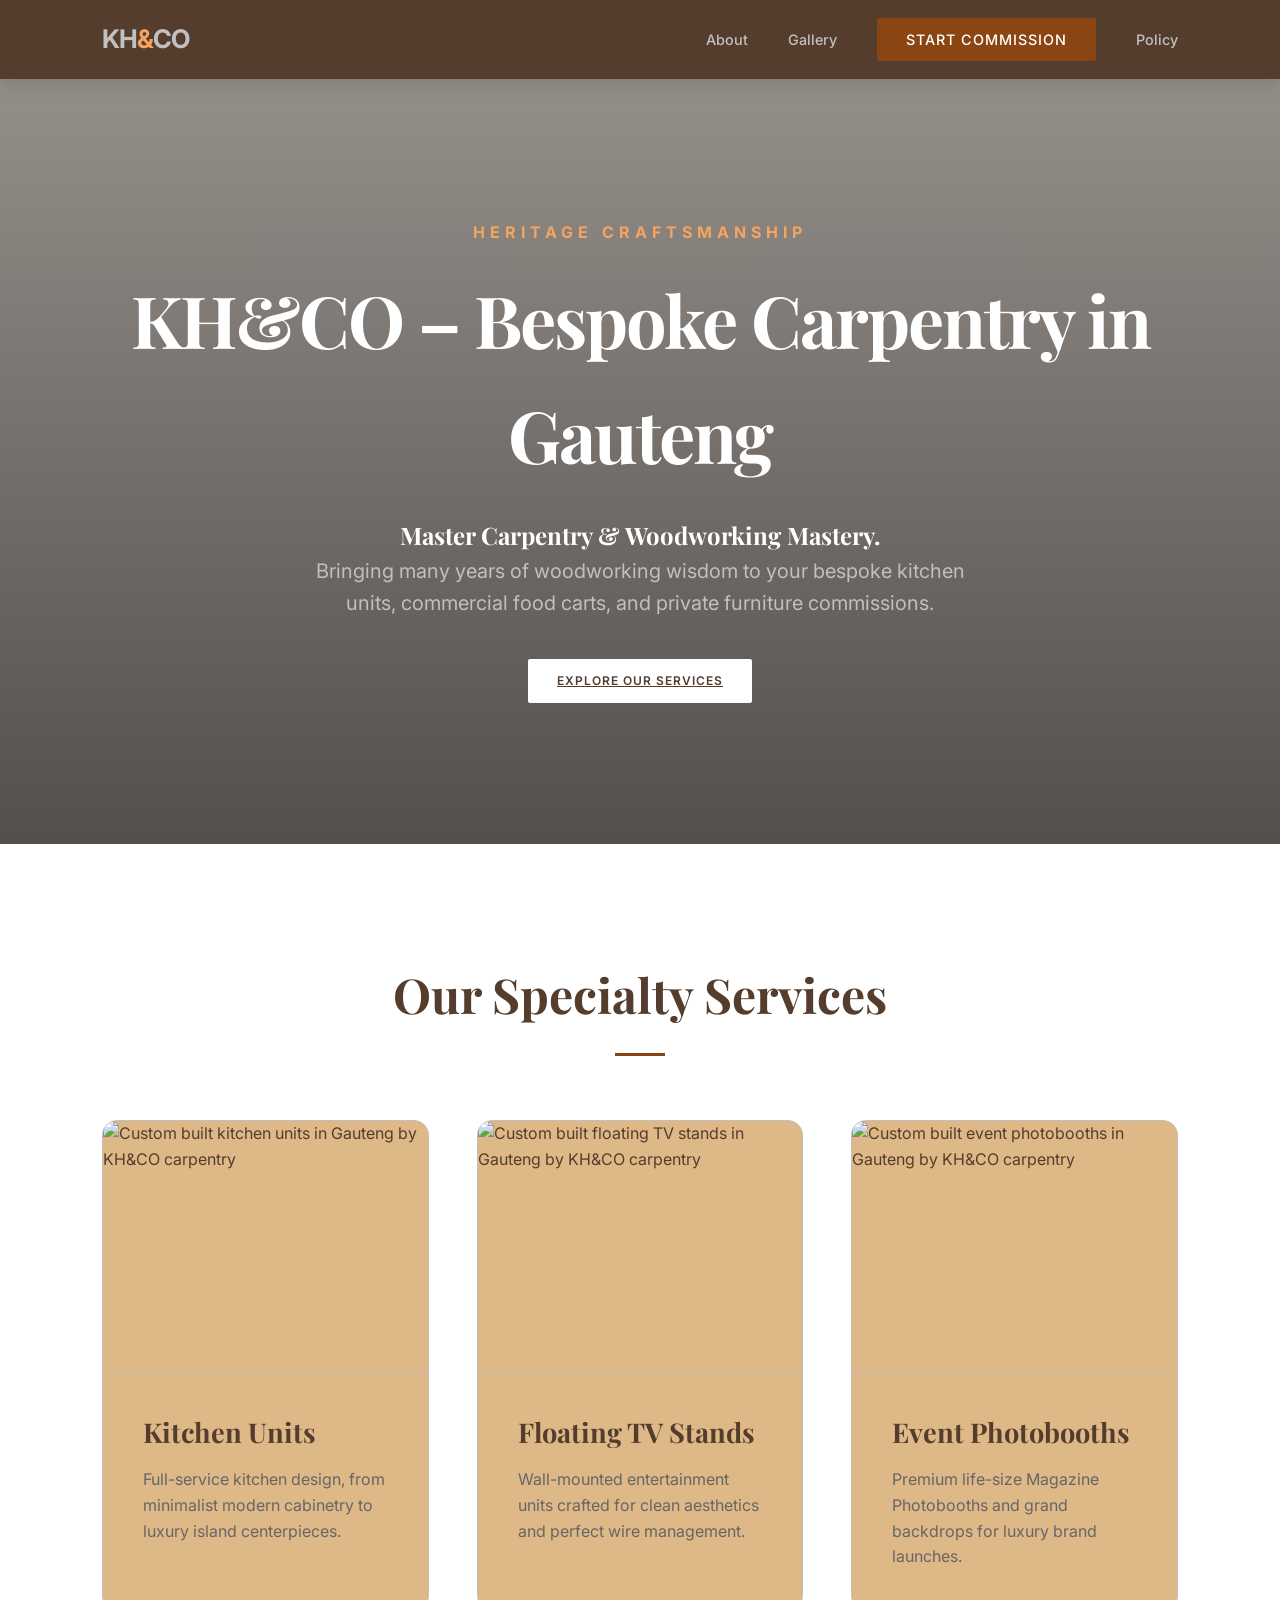
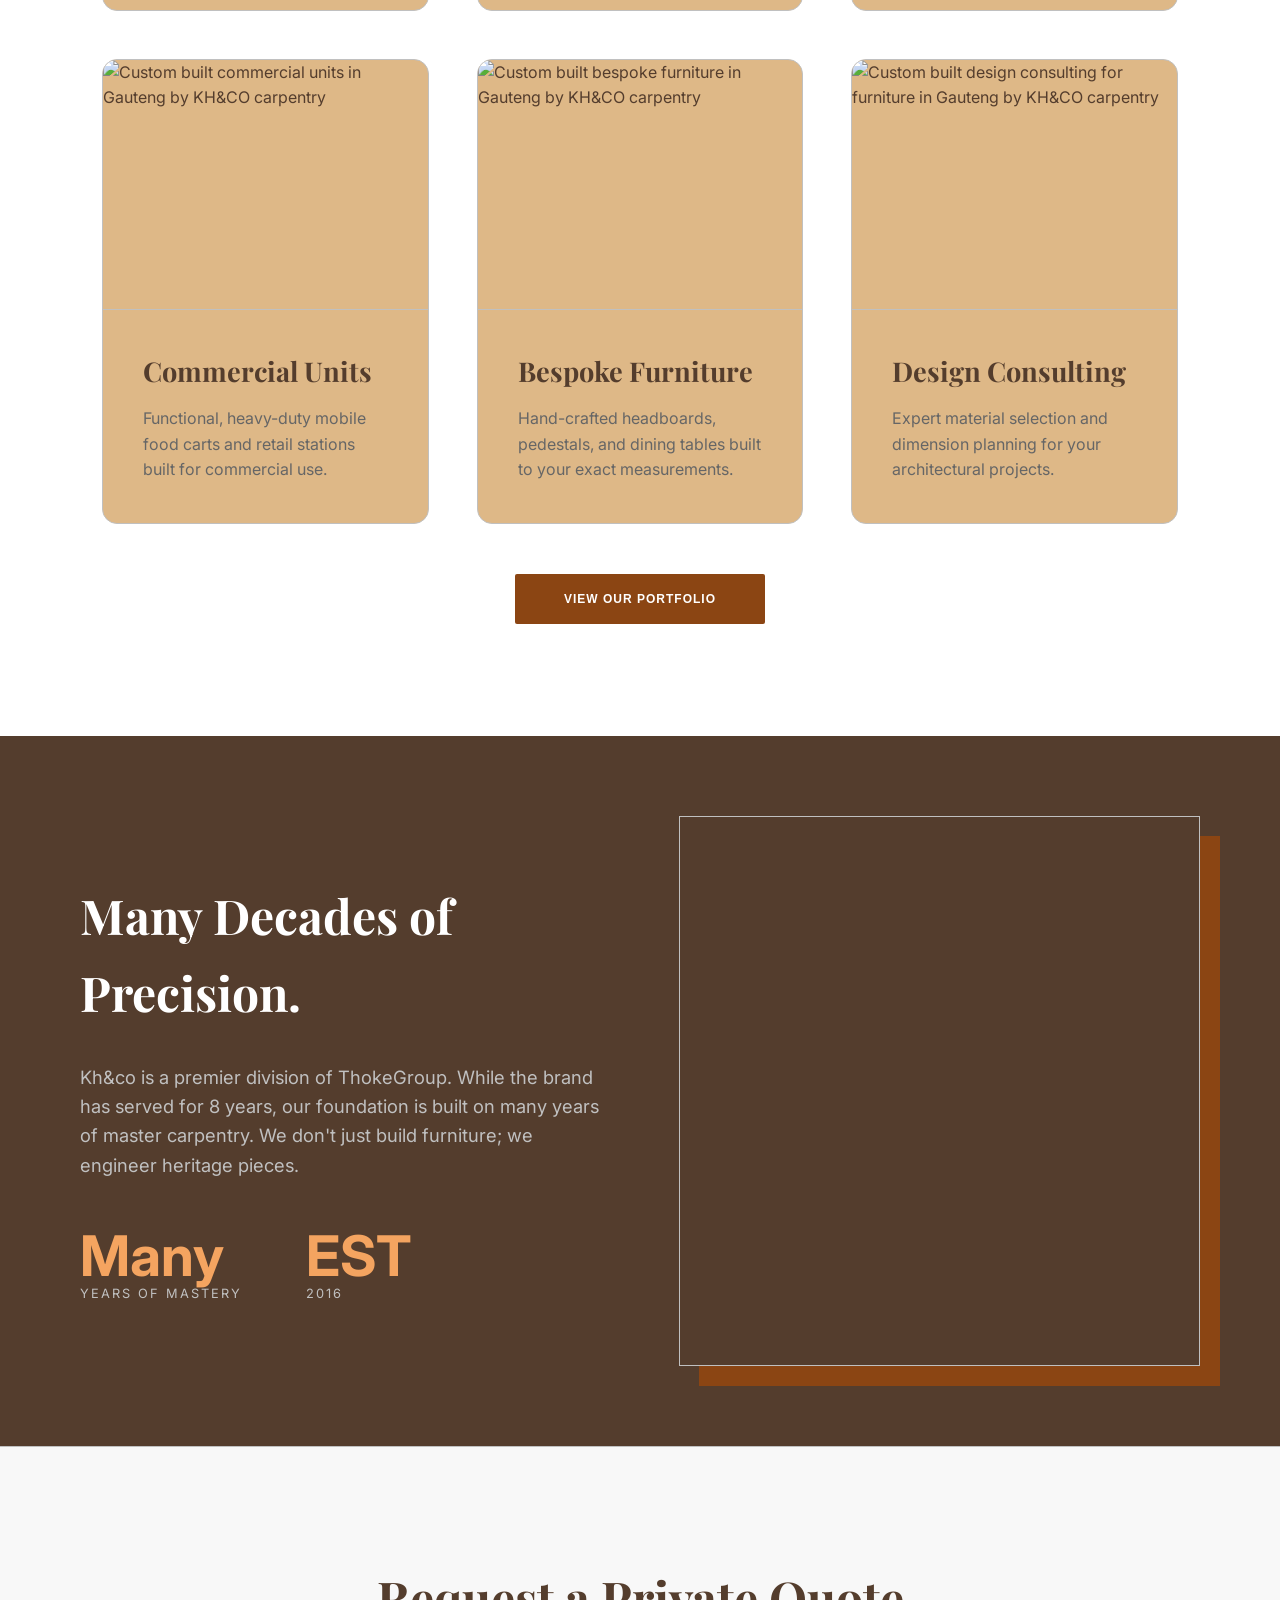
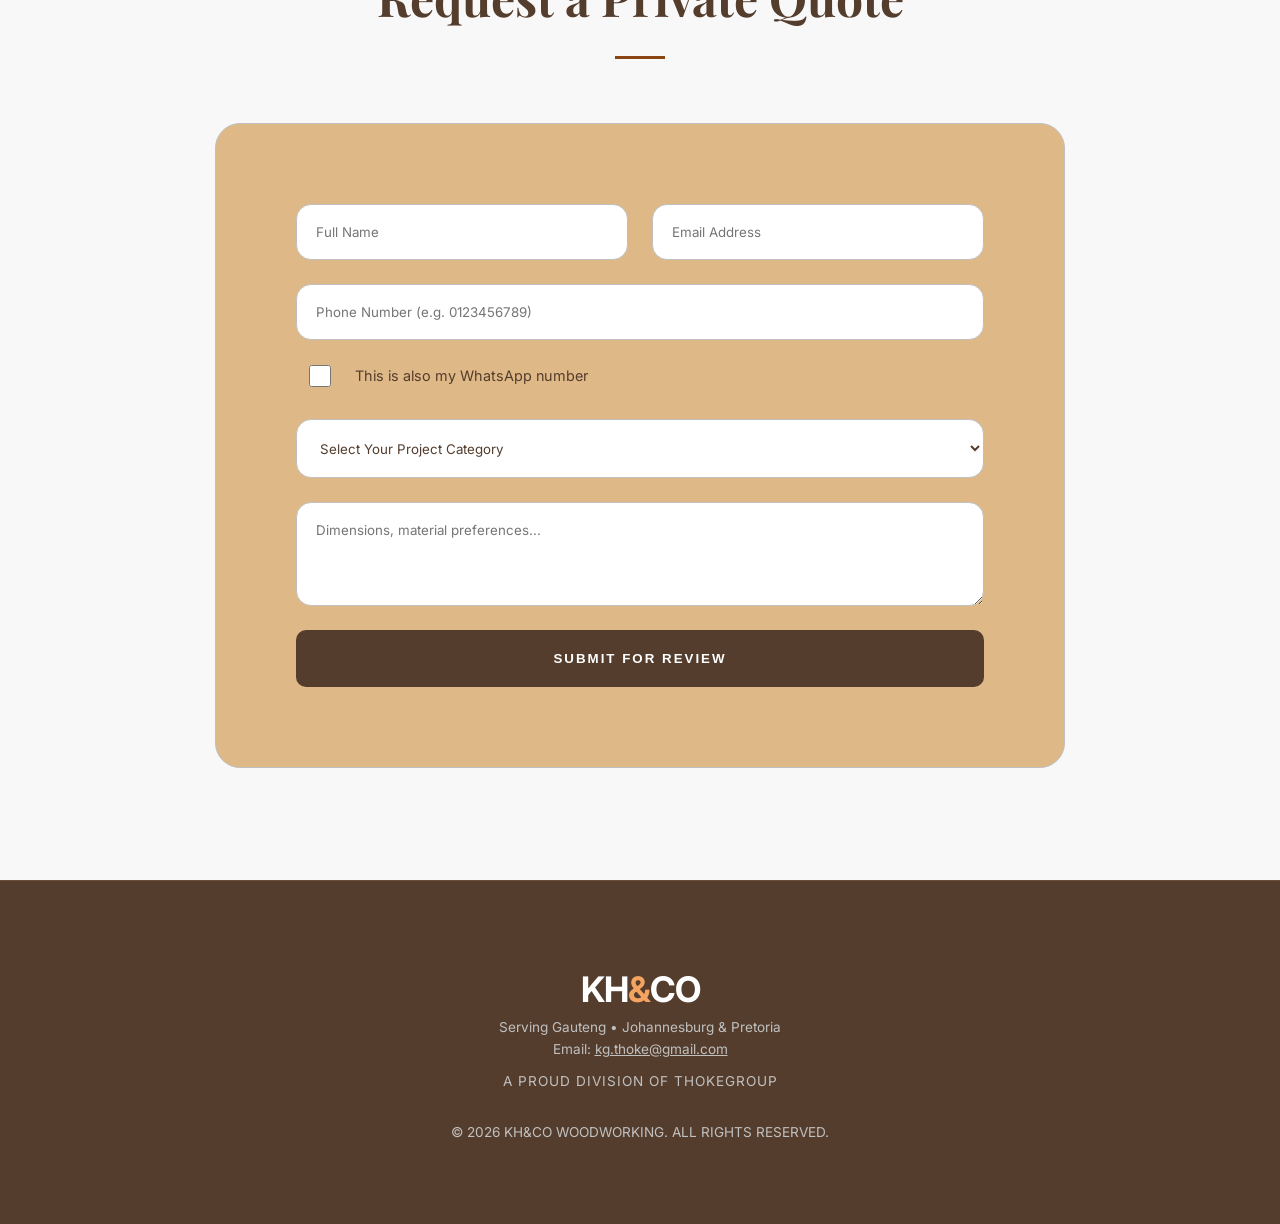
==== commit b35cbe0f: "hosted assets in CDN" ====
--- a/index.html
+++ b/index.html
@@ -189,37 +189,37 @@
         {
           title: "Kitchen Units",
           desc: "Full-service kitchen design, from minimalist modern cabinetry to luxury island centerpieces.",
-          Image: "assets/kitchenUnit.jpg",
+          Image: "https://res.cloudinary.com/db6wphzmr/image/upload/f_webp/q_auto:best/kitchenUnit_gmrnfi",
           alt: "Custom built kitchen units in Gauteng by KH&CO carpentry"
         },
         {
           title: "Floating TV Stands",
           desc: "Wall-mounted entertainment units crafted for clean aesthetics and perfect wire management.",
-          Image: "assets/floatingTVStands.jpg",
+          Image: "https://res.cloudinary.com/db6wphzmr/image/upload/f_webp/q_auto:best/floatingTVStands_cdjvit",
           alt: "Custom built floating TV stands in Gauteng by KH&CO carpentry"
         },
         {
           title: "Event Photobooths",
           desc: "Premium life-size Magazine Photobooths and grand backdrops for luxury brand launches.",
-          Image: "assets/photobooths.jpg",
+          Image: "https://res.cloudinary.com/db6wphzmr/image/upload/f_webp/q_auto:best/photobooths_r5b7ed",
           alt: "Custom built event photobooths in Gauteng by KH&CO carpentry"
         },
         {
           title: "Commercial Units",
           desc: "Functional, heavy-duty mobile food carts and retail stations built for commercial use.",
-          Image: "assets/CommercialUnits.jpg",
+          Image: "https://res.cloudinary.com/db6wphzmr/image/upload/f_webp/q_auto:best/CommercialUnits_dx2jk1",
           alt: "Custom built commercial units in Gauteng by KH&CO carpentry"
         },
         {
           title: "Bespoke Furniture",
           desc: "Hand-crafted headboards, pedestals, and dining tables built to your exact measurements.",
-          Image: "assets/bespokeFurniture.jpg",
+          Image: "https://res.cloudinary.com/db6wphzmr/image/upload/f_webp/q_auto:best/bespokeFurniture_aqdhw1",
           alt: "Custom built bespoke furniture in Gauteng by KH&CO carpentry"
         },
         {
           title: "Design Consulting",
           desc: "Expert material selection and dimension planning for your architectural projects.",
-          Image: "assets/consulting.jpg",
+          Image: "https://res.cloudinary.com/db6wphzmr/image/upload/f_webp/q_auto:best/consulting_vuovkf",
           alt: "Custom built design consulting for furniture in Gauteng by KH&CO carpentry"
         },
       ];
--- a/style.css
+++ b/style.css
@@ -170,7 +170,7 @@
   padding-top: 50px;
 }
 
-/* --- HERO SECTION --- */
+/* --- HERO HOME SECTION --- */
 .hero {
   height: 85vh;
   display: flex;
@@ -180,7 +180,7 @@
   text-align: center;
   background:
     linear-gradient(rgba(60, 50, 40, 0.55), rgba(40, 35, 30, 0.8)),
-    url("assets/ali-mkumbwa-PxlKOcj0a3Q-unsplash.jpg");
+    url("https://res.cloudinary.com/db6wphzmr/image/upload/f_webp/q_auto:best/ali-mkumbwa-PxlKOcj0a3Q-unsplash_lmbljw");
   background-size: cover;
   background-position: center;
   color: var(--white);
@@ -207,6 +207,74 @@
   color: var(--silver);
   margin-bottom: 2.5rem;
 }
+
+/* --- HERO ABOUT SECTION --- */
+.hero-about {
+  height: 85vh;
+  display: flex;
+  flex-direction: column;
+  justify-content: center;
+  align-items: center;
+  text-align: center;
+  background:
+    linear-gradient(rgba(60, 50, 40, 0.55), rgba(40, 35, 30, 0.8)),
+    url("https://res.cloudinary.com/db6wphzmr/image/upload/f_webp/q_auto:best/WoodenMirror_rgyt82");
+  background-size: cover;
+  background-position: center;
+  color: var(--white);
+  padding: 0 5%;
+}
+
+/* --- HERO CONTACT  SECTION --- */
+.hero-contact {
+  height: 85vh;
+  display: flex;
+  flex-direction: column;
+  justify-content: center;
+  align-items: center;
+  text-align: center;
+  background:
+    linear-gradient(rgba(60, 50, 40, 0.55), rgba(40, 35, 30, 0.8)),
+    url("https://res.cloudinary.com/db6wphzmr/image/upload/f_webp/q_auto:best/LightBulbWood_pe0qox");
+  background-size: cover;
+  background-position: center;
+  color: var(--white);
+  padding: 0 5%;
+}
+/* --- HERO GALLERY  SECTION --- */
+.hero-gallery {
+  height: 85vh;
+  display: flex;
+  flex-direction: column;
+  justify-content: center;
+  align-items: center;
+  text-align: center;
+  background:
+    linear-gradient(rgba(60, 50, 40, 0.55), rgba(40, 35, 30, 0.8)),
+    url("https://res.cloudinary.com/db6wphzmr/image/upload/f_webp/q_auto:best/WoodPanel_y47v8d");
+  background-size: cover;
+  background-position: center;
+  color: var(--white);
+  padding: 0 5%;
+}
+
+/* --- HERO POLICY SECTION --- */
+.hero-policy {
+  height: 85vh;
+  display: flex;
+  flex-direction: column;
+  justify-content: center;
+  align-items: center;
+  text-align: center;
+  background:
+    linear-gradient(rgba(60, 50, 40, 0.55), rgba(40, 35, 30, 0.8)),
+    url("https://res.cloudinary.com/db6wphzmr/image/upload/f_webp/q_auto:best/ali-mkumbwa-PxlKOcj0a3Q-unsplash_lmbljw");
+  background-size: cover;
+  background-position: center;
+  color: var(--white);
+  padding: 0 5%;
+}
+
 
 /* --- SERVICES GRID --- */
 .section-padding {
@@ -310,7 +378,7 @@
   flex: 1;
   min-width: 320px;
   height: 550px;
-  background: url("assets/allan-lainez-2d0qB6Gz6ko-unsplash.jpg");
+  background: url("https://res.cloudinary.com/db6wphzmr/image/upload/f_webp/q_auto:best/allan-lainez-2d0qB6Gz6ko-unsplash_lk4mc0");
   background-size: cover;
   border: 1px solid var(--silver);
   box-shadow: 20px 20px 0px var(--deep-oak);
@@ -677,3 +745,4 @@
     width: 300px;
   }
 }
+/*test code*/
